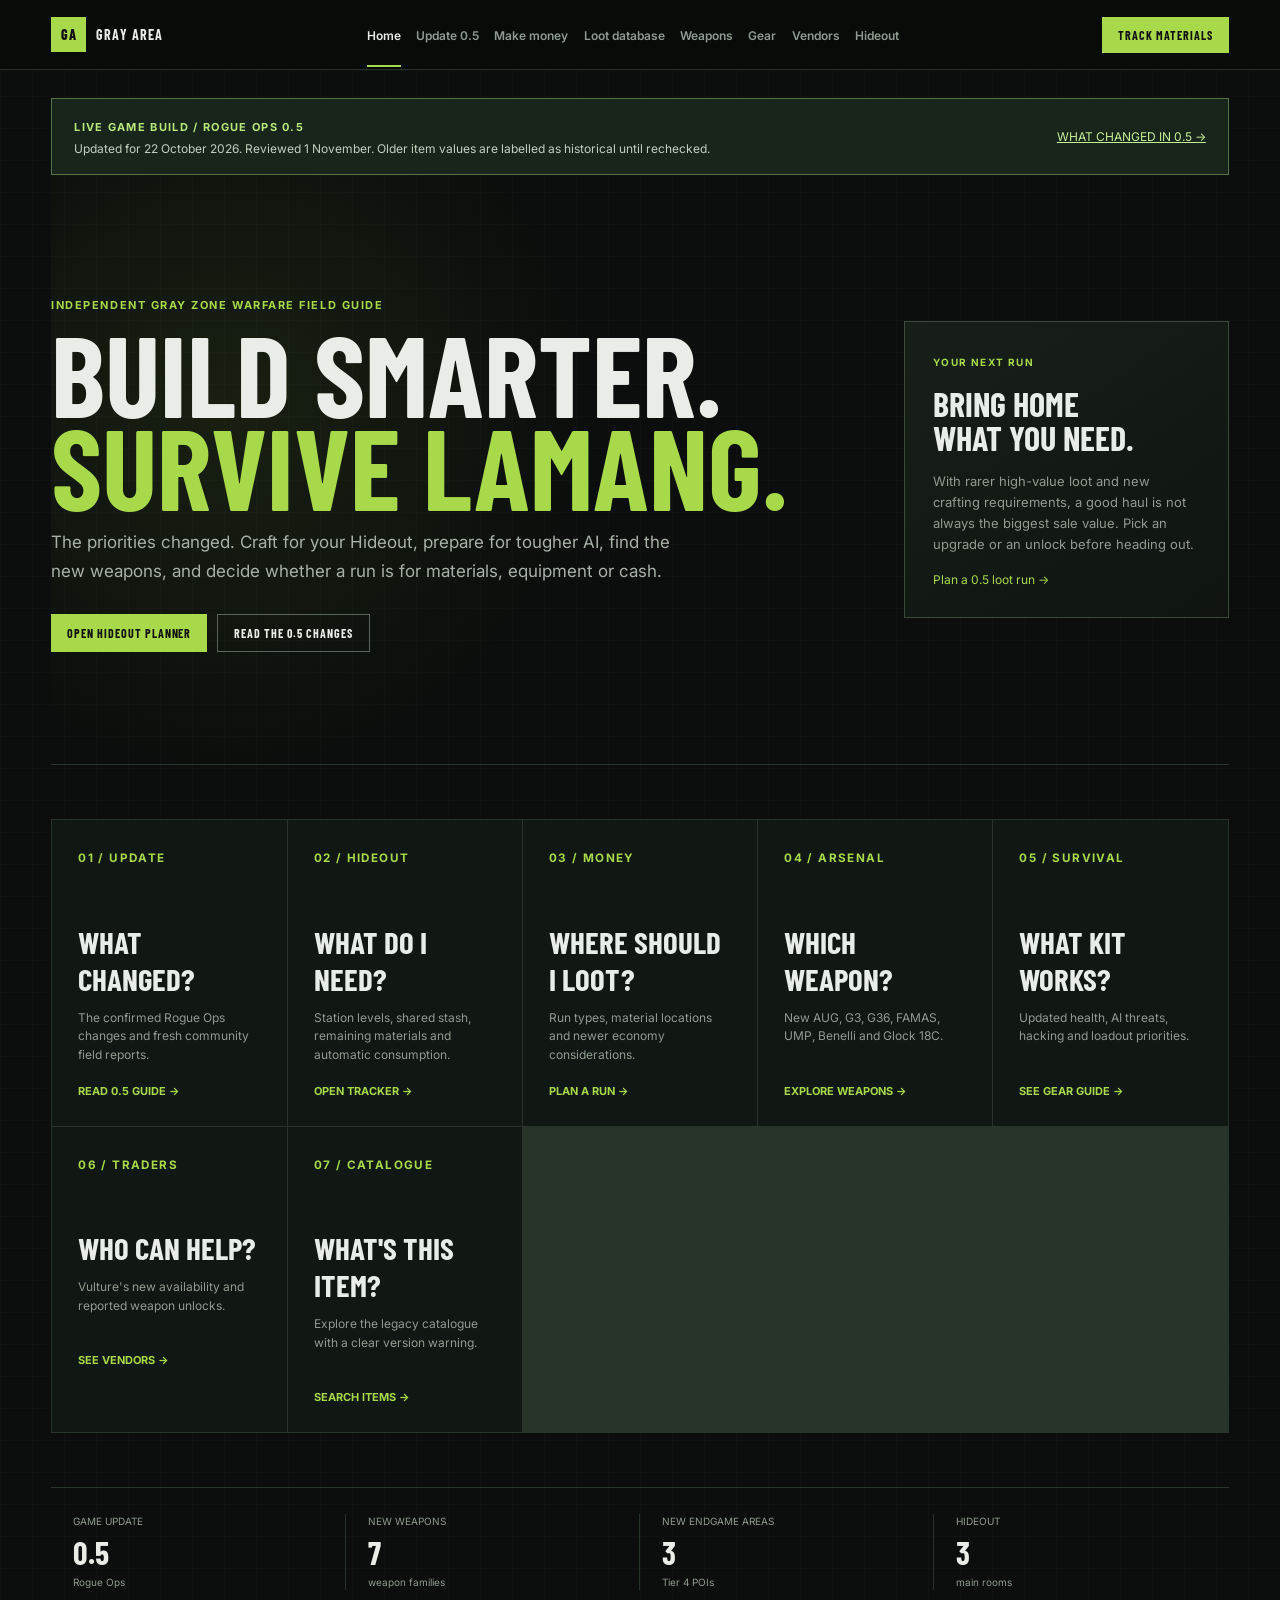
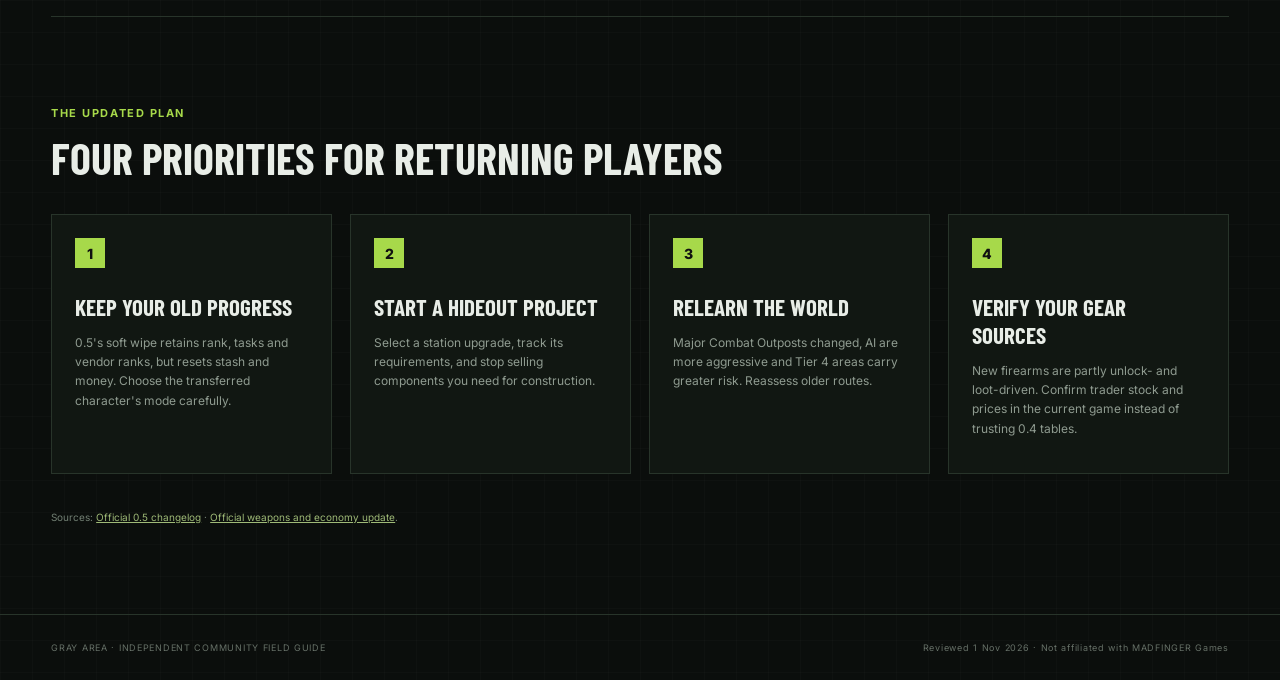
==== index.html @ 2e622205 "Refresh Gray Area homepage for Rogue Ops 0.5" ====
<!doctype html><html lang="en"><head><meta charset="utf-8"><meta name="viewport" content="width=device-width,initial-scale=1"><meta name="description" content="Gray Area: independent Gray Zone Warfare Rogue Ops 0.5 field guide, Hideout tracker, gear, weapons, money and community loot database."><title>Gray Area — Rogue Ops 0.5 Field Guide</title><link rel="preconnect" href="https://fonts.googleapis.com"><link rel="preconnect" href="https://fonts.gstatic.com" crossorigin><link href="https://fonts.googleapis.com/css2?family=Barlow+Condensed:wght@500;600;700&family=Inter:wght@400;500;600&display=swap" rel="stylesheet"><link rel="stylesheet" href="styles.css"><link rel="stylesheet" href="site.css"></head><body><header class="site-header"><a class="site-brand" href="index.html"><span>GA</span><b>GRAY AREA</b></a><nav><a href="index.html" class="active">Home</a><a href="rogue-ops.html">Update 0.5</a><a href="money.html">Make money</a><a href="loot.html">Loot database</a><a href="weapons.html">Weapons</a><a href="gear.html">Gear</a><a href="vendors.html">Vendors</a><a href="hideout.html">Hideout</a></nav><a class="header-cta" href="hideout.html">TRACK MATERIALS</a></header>
<main class="site-main"><section class="ops-banner"><div><b>LIVE GAME BUILD / ROGUE OPS 0.5</b><p>Updated for 22 October 2026. Reviewed 1 November. Older item values are labelled as historical until rechecked.</p></div><a href="rogue-ops.html">WHAT CHANGED IN 0.5 →</a></section>
<section class="home-hero"><div><p class="kicker">INDEPENDENT GRAY ZONE WARFARE FIELD GUIDE</p><h1>Build smarter.<br><em>Survive Lamang.</em></h1><p>The priorities changed. Craft for your Hideout, prepare for tougher AI, find the new weapons, and decide whether a run is for materials, equipment or cash.</p><div class="hero-actions"><a class="primary" href="hideout.html">OPEN HIDEOUT PLANNER</a><a class="secondary" href="rogue-ops.html">READ THE 0.5 CHANGES</a></div></div><aside class="field-brief"><span>YOUR NEXT RUN</span><strong>Bring home<br>what you need.</strong><p>With rarer high-value loot and new crafting requirements, a good haul is not always the biggest sale value. Pick an upgrade or an unlock before heading out.</p><a href="money.html">Plan a 0.5 loot run →</a></aside></section>
<section class="decision-grid"><a class="decision-card" href="rogue-ops.html"><small>01 / UPDATE</small><h2>What changed?</h2><p>The confirmed Rogue Ops changes and fresh community field reports.</p><b>READ 0.5 GUIDE →</b></a><a class="decision-card" href="hideout.html"><small>02 / HIDEOUT</small><h2>What do I need?</h2><p>Station levels, shared stash, remaining materials and automatic consumption.</p><b>OPEN TRACKER →</b></a><a class="decision-card" href="money.html"><small>03 / MONEY</small><h2>Where should I loot?</h2><p>Run types, material locations and newer economy considerations.</p><b>PLAN A RUN →</b></a><a class="decision-card" href="weapons.html"><small>04 / ARSENAL</small><h2>Which weapon?</h2><p>New AUG, G3, G36, FAMAS, UMP, Benelli and Glock 18C.</p><b>EXPLORE WEAPONS →</b></a><a class="decision-card" href="gear.html"><small>05 / SURVIVAL</small><h2>What kit works?</h2><p>Updated health, AI threats, hacking and loadout priorities.</p><b>SEE GEAR GUIDE →</b></a><a class="decision-card" href="vendors.html"><small>06 / TRADERS</small><h2>Who can help?</h2><p>Vulture's new availability and reported weapon unlocks.</p><b>SEE VENDORS →</b></a><a class="decision-card" href="loot.html"><small>07 / CATALOGUE</small><h2>What's this item?</h2><p>Explore the legacy catalogue with a clear version warning.</p><b>SEARCH ITEMS →</b></a></section>
<section class="intel-strip"><div><small>GAME UPDATE</small><strong>0.5</strong><span>Rogue Ops</span></div><div><small>NEW WEAPONS</small><strong>7</strong><span>weapon families</span></div><div><small>NEW ENDGAME AREAS</small><strong>3</strong><span>Tier 4 POIs</span></div><div><small>HIDEOUT</small><strong>3</strong><span>main rooms</span></div></section>
<section class="section-block"><div class="section-heading"><p class="kicker">THE UPDATED PLAN</p><h2>Four priorities for returning players</h2></div><div class="steps"><article><span>1</span><h3>Keep your old progress</h3><p>0.5's soft wipe retains rank, tasks and vendor ranks, but resets stash and money. Choose the transferred character's mode carefully.</p></article><article><span>2</span><h3>Start a Hideout project</h3><p>Select a station upgrade, track its requirements, and stop selling components you need for construction.</p></article><article><span>3</span><h3>Relearn the world</h3><p>Major Combat Outposts changed, AI are more aggressive and Tier 4 areas carry greater risk. Reassess older routes.</p></article><article><span>4</span><h3>Verify your gear sources</h3><p>New firearms are partly unlock- and loot-driven. Confirm trader stock and prices in the current game instead of trusting 0.4 tables.</p></article></div><p class="source-list">Sources: <a href="https://www.grayzonewarfare.com/news/rogue-ops-out-now-changelog">Official 0.5 changelog</a> · <a href="https://www.grayzonewarfare.com/news/new-content-rogue-ops-devlog">Official weapons and economy update</a>.</p></section></main><footer class="site-footer"><span>GRAY AREA · INDEPENDENT COMMUNITY FIELD GUIDE</span><span>Reviewed 1 Nov 2026 · Not affiliated with MADFINGER Games</span></footer></body></html>
---- styles.css ----
:root{--ink:#e9eee6;--muted:#929b91;--bg:#0b0e0c;--panel:#111612;--line:#263027;--green:#a7cb45;--orange:#e59a45;--red:#d9665d;--shadow:0 24px 80px #0008}*{box-sizing:border-box}html{scroll-behavior:smooth}body{margin:0;background:var(--bg);color:var(--ink);font:14px/1.5 Inter,system-ui,sans-serif;background-image:linear-gradient(#ffffff04 1px,transparent 1px),linear-gradient(90deg,#ffffff04 1px,transparent 1px);background-size:32px 32px}.topbar{height:72px;padding:0 clamp(20px,5vw,76px);display:flex;align-items:center;justify-content:space-between;border-bottom:1px solid var(--line);background:#0b0e0ce8;backdrop-filter:blur(14px);position:sticky;top:0;z-index:10}.brand{color:var(--ink);text-decoration:none;display:flex;align-items:center;gap:12px;font:700 21px Barlow Condensed,sans-serif;letter-spacing:.12em}.brand-mark{display:grid;place-items:center;width:38px;height:38px;background:var(--green);color:#111;font-size:18px;letter-spacing:0;clip-path:polygon(10% 0,100% 0,100% 80%,85% 100%,0 100%,0 20%)}.build{font:600 11px Inter;letter-spacing:.13em;color:var(--muted);display:flex;align-items:center;gap:8px}.live-dot{width:7px;height:7px;border-radius:50%;background:var(--green);box-shadow:0 0 12px var(--green)}main{max-width:1480px;margin:auto}.hero{padding:clamp(70px,10vw,145px) clamp(20px,7vw,110px) 80px;min-height:570px;position:relative;overflow:hidden}.hero:after{content:"GA";position:absolute;right:-1vw;top:-80px;font:700 min(46vw,700px)/1 Barlow Condensed;color:#ffffff025;pointer-events:none}.eyebrow{font:600 11px Inter;letter-spacing:.2em;color:var(--green);margin:0 0 14px}.hero h1{font:700 clamp(56px,8vw,116px)/.84 Barlow Condensed,sans-serif;text-transform:uppercase;letter-spacing:-.035em;margin:0;max-width:1000px}.hero h1 em{color:var(--green);font-style:normal}.hero h1 span{color:transparent;-webkit-text-stroke:1px #6f786f}.intro{max-width:650px;color:#b6beb5;font-size:16px;margin:30px 0}.search-shell{height:68px;max-width:760px;display:flex;align-items:center;border:1px solid #3d493e;background:#141a15;position:relative;z-index:1;box-shadow:0 15px 50px #0006}.search-shell:focus-within{border-color:var(--green);box-shadow:0 0 0 3px #a7cb4516}.search-icon{font:500 29px Barlow Condensed;padding:0 20px;color:var(--green)}.search-shell input{height:100%;flex:1;border:0;outline:0;color:var(--ink);background:transparent;font:500 16px Inter;min-width:0}.search-shell input::placeholder{color:#697269}.search-shell kbd{margin:0 18px;padding:3px 9px;border:1px solid #3b443c;background:#0e120f;color:var(--muted)}.quick-stats{display:flex;gap:28px;margin-top:18px;color:var(--muted);font-size:12px;text-transform:uppercase;letter-spacing:.08em}.quick-stats b{color:var(--ink)}.catalog{display:grid;grid-template-columns:260px 1fr;border-top:1px solid var(--line);min-height:800px}.filters{padding:32px 24px 50px;border-right:1px solid var(--line);background:#0e120f}.filter-heading{display:flex;justify-content:space-between;align-items:center;font:600 11px Inter;letter-spacing:.14em;color:var(--muted);margin-bottom:20px}.filter-heading button{color:var(--green);background:none;border:0;font:600 10px Inter;cursor:pointer}.category-list{display:grid;gap:4px}.category-button{width:100%;border:0;border-left:2px solid transparent;background:none;color:#9aa39a;padding:10px 12px;text-align:left;cursor:pointer;display:flex;justify-content:space-between;font:500 12px Inter;text-transform:capitalize}.category-button:hover{background:#171d18;color:var(--ink)}.category-button.active{background:#1b231c;color:var(--green);border-left-color:var(--green)}.category-button small{color:#616b62}.results-area{padding:42px clamp(20px,4vw,56px) 80px}.results-head{display:flex;align-items:end;justify-content:space-between;margin-bottom:28px}.results-head h2{font:600 36px Barlow Condensed;margin:0;text-transform:uppercase;letter-spacing:.02em}.sort-label{font:600 10px Inter;letter-spacing:.12em;color:var(--muted);display:flex;align-items:center;gap:10px}.sort-label select{appearance:none;background:#141a15;color:var(--ink);border:1px solid var(--line);padding:10px 32px 10px 12px;font:500 12px Inter}.status{padding:40px 0;color:var(--muted)}.item-grid{display:grid;grid-template-columns:repeat(auto-fill,minmax(235px,1fr));gap:12px}.item-card{position:relative;min-height:218px;padding:18px;background:var(--panel);border:1px solid var(--line);cursor:pointer;text-align:left;color:var(--ink);overflow:hidden;transition:transform .16s,border-color .16s,background .16s}.item-card:hover{transform:translateY(-3px);border-color:#61713e;background:#151c16}.item-card:focus-visible{outline:2px solid var(--green);outline-offset:2px}.item-image{height:94px;display:grid;place-items:center;margin:-5px 0 10px}.item-image img{max-height:88px;max-width:92%;object-fit:contain;filter:drop-shadow(0 8px 12px #0008)}.image-fallback{font:700 46px Barlow Condensed;color:#29322a}.tag{display:inline-block;color:var(--green);font:600 9px Inter;letter-spacing:.13em;text-transform:uppercase;margin-bottom:5px}.item-card h3{font:600 21px/1.05 Barlow Condensed;margin:0 0 12px;text-transform:uppercase}.card-meta{display:flex;justify-content:space-between;align-items:end;color:var(--muted);font-size:11px}.price{font:600 17px Barlow Condensed;color:var(--ink)}.decision{position:absolute;right:0;top:0;padding:6px 9px;font:600 9px Inter;letter-spacing:.1em;background:#222b23;color:#aeb7ae}.decision.keep{color:var(--green)}.decision.sell{color:var(--orange)}.decision.mission{color:#8bb9e1}.load-more{display:block;margin:30px auto 0;background:var(--green);color:#0b0e0c;border:0;padding:14px 28px;font:700 12px Inter;letter-spacing:.12em;cursor:pointer}dialog{width:min(680px,calc(100% - 28px));border:1px solid #435045;background:#111612;color:var(--ink);padding:0;box-shadow:var(--shadow)}dialog::backdrop{background:#050705d9;backdrop-filter:blur(5px)}.dialog-close{position:absolute;right:12px;top:8px;border:0;background:none;color:var(--muted);font-size:28px;cursor:pointer}.detail{padding:42px}.detail-top{display:grid;grid-template-columns:160px 1fr;gap:25px;align-items:center}.detail-image{height:140px;background:#0d110e;display:grid;place-items:center}.detail-image img{max-width:90%;max-height:125px;object-fit:contain}.detail h2{font:700 40px/1 Barlow Condensed;margin:5px 0 10px;text-transform:uppercase}.detail p{color:#aeb6ad}.detail-grid{display:grid;grid-template-columns:repeat(3,1fr);gap:1px;background:var(--line);margin-top:28px;border:1px solid var(--line)}.detail-stat{background:#121713;padding:14px}.detail-stat small{display:block;color:var(--muted);font-size:9px;letter-spacing:.12em;text-transform:uppercase}.detail-stat b{font:600 17px Barlow Condensed}.raw-fields{margin-top:25px;border-top:1px solid var(--line);padding-top:18px;display:grid;grid-template-columns:1fr 1fr;gap:9px 20px}.raw-field{display:flex;justify-content:space-between;gap:12px;color:var(--muted);font-size:11px}.raw-field b{color:var(--ink);font-weight:500;text-align:right;overflow-wrap:anywhere}footer{display:flex;justify-content:space-between;padding:28px clamp(20px,5vw,76px);border-top:1px solid var(--line);color:#687168;font-size:10px;letter-spacing:.1em}@media(max-width:780px){.topbar{height:62px}.hero{padding-top:70px;min-height:auto}.hero h1{font-size:58px}.quick-stats{gap:12px;flex-wrap:wrap}.catalog{display:block}.filters{border-right:0;border-bottom:1px solid var(--line);padding:20px}.category-list{display:flex;overflow:auto;padding-bottom:6px}.category-button{width:auto;flex:0 0 auto;border-left:0;border-bottom:2px solid transparent}.category-button.active{border-bottom-color:var(--green)}.results-area{padding-top:28px}.results-head{align-items:flex-start;gap:20px}.item-grid{grid-template-columns:repeat(2,minmax(0,1fr));gap:8px}.item-card{min-height:200px;padding:13px}.detail{padding:38px 22px 25px}.detail-top{grid-template-columns:1fr}.detail-image{height:120px}.detail-grid{grid-template-columns:1fr 1fr}.raw-fields{grid-template-columns:1fr}footer{display:grid;gap:8px}}@media(max-width:430px){.hero h1{font-size:49px}.search-shell{height:58px}.search-shell kbd{display:none}.item-grid{grid-template-columns:1fr}.sort-label{display:none}}
---- site.css ----
:root{--ga-bg:#090d0a;--ga-panel:#111712;--ga-panel2:#161e17;--ga-line:#28342a;--ga-green:#a7d94a;--ga-orange:#df9b55;--ga-text:#e8ede7;--ga-muted:#8f9b90}.site-header{position:sticky;top:0;z-index:20;display:grid;grid-template-columns:auto 1fr auto;align-items:center;gap:32px;padding:0 4vw;height:70px;border-bottom:1px solid var(--ga-line);background:rgba(9,13,10,.96);backdrop-filter:blur(12px)}.site-brand{display:flex;align-items:center;gap:10px;color:var(--ga-text);text-decoration:none;font-family:'Barlow Condensed',sans-serif;letter-spacing:.08em}.site-brand span{display:grid;place-items:center;width:35px;height:35px;background:var(--ga-green);color:#111;font-weight:800}.site-header nav{display:flex;justify-content:center;gap:28px}.site-header nav a{padding:25px 0 22px;color:var(--ga-muted);text-decoration:none;font:600 12px Inter,sans-serif;border-bottom:2px solid transparent}.site-header nav a:hover,.site-header nav a.active{color:var(--ga-text);border-color:var(--ga-green)}.header-cta,.primary,.secondary{display:inline-flex;align-items:center;justify-content:center;text-decoration:none;font:700 12px 'Barlow Condensed',sans-serif;letter-spacing:.08em}.header-cta,.primary{padding:11px 16px;background:var(--ga-green);color:#111}.secondary{padding:11px 16px;border:1px solid #59655a;color:var(--ga-text)}.site-main{max-width:1440px;margin:auto;padding:0 4vw}.home-hero{min-height:590px;display:grid;grid-template-columns:minmax(0,1.5fr) minmax(300px,.65fr);align-items:center;gap:8vw;border-bottom:1px solid var(--ga-line);background:radial-gradient(circle at 15% 40%,rgba(117,153,55,.13),transparent 34%)}.kicker{color:var(--ga-green);font:700 11px Inter,sans-serif;letter-spacing:.14em}.home-hero h1,.page-hero h1{margin:14px 0;color:var(--ga-text);font:700 clamp(66px,9vw,130px)/.8 'Barlow Condensed',sans-serif;text-transform:uppercase}.home-hero h1 em,.page-hero h1 em{color:var(--ga-green);font-style:normal}.home-hero>div>p:not(.kicker){max-width:650px;color:#a8b1a8;font-size:17px;line-height:1.7}.hero-actions{display:flex;gap:10px;margin-top:28px}.field-brief{padding:28px;border:1px solid #3b493b;background:linear-gradient(145deg,#172018,#0f1410)}.field-brief>span{color:var(--ga-green);font:700 10px Inter,sans-serif;letter-spacing:.14em}.field-brief strong{display:block;margin:16px 0;color:var(--ga-text);font:700 34px/1 'Barlow Condensed',sans-serif;text-transform:uppercase}.field-brief p{color:var(--ga-muted);font-size:13px;line-height:1.6}.field-brief a{color:var(--ga-green);font-size:12px;text-decoration:none}.decision-grid{display:grid;grid-template-columns:repeat(4,1fr);margin:54px 0;gap:1px;background:var(--ga-line);border:1px solid var(--ga-line)}.decision-card{min-height:260px;padding:26px;background:var(--ga-panel);color:var(--ga-text);text-decoration:none;transition:.2s}.decision-card:hover{background:var(--ga-panel2);transform:translateY(-3px)}.decision-card small{color:var(--ga-green);font-weight:700;letter-spacing:.12em}.decision-card h2{margin:55px 0 8px;font:700 31px 'Barlow Condensed',sans-serif;text-transform:uppercase}.decision-card p{min-height:58px;color:var(--ga-muted);font-size:12px;line-height:1.55}.decision-card b{color:var(--ga-green);font:700 11px Inter,sans-serif}.intel-strip{display:grid;grid-template-columns:repeat(4,1fr);padding:26px 0;border-block:1px solid var(--ga-line)}.intel-strip div{padding:0 22px;border-right:1px solid var(--ga-line)}.intel-strip div:last-child{border:0}.intel-strip small,.intel-strip span{display:block;color:var(--ga-muted);font-size:10px}.intel-strip strong{display:block;margin:4px 0;color:var(--ga-text);font:700 32px 'Barlow Condensed',sans-serif}.section-block{padding:78px 0}.section-heading h2{margin:8px 0 30px;color:var(--ga-text);font:700 44px 'Barlow Condensed',sans-serif;text-transform:uppercase}.steps{display:grid;grid-template-columns:repeat(4,1fr);gap:18px}.steps article,.guide-card,.weapon-card,.vendor-card,.route-card{padding:23px;border:1px solid var(--ga-line);background:var(--ga-panel)}.steps article>span{display:grid;place-items:center;width:30px;height:30px;background:var(--ga-green);color:#111;font-weight:800}.steps h3,.guide-card h3,.route-card h3{margin:25px 0 8px;color:var(--ga-text);font:700 23px 'Barlow Condensed',sans-serif;text-transform:uppercase}.steps p,.guide-card p,.route-card p,.weapon-card p,.vendor-card p{color:var(--ga-muted);font-size:12px;line-height:1.6}.site-footer{display:flex;justify-content:space-between;padding:26px 4vw;border-top:1px solid var(--ga-line);color:#667067;font-size:9px;letter-spacing:.08em}.page-hero{padding:95px 0 55px;border-bottom:1px solid var(--ga-line)}.page-hero h1{font-size:clamp(58px,8vw,108px)}.page-hero>p:last-child{max-width:720px;color:#aab3aa;font-size:16px;line-height:1.6}.guide-grid{display:grid;grid-template-columns:repeat(3,1fr);gap:16px}.guide-card strong{display:block;color:var(--ga-green);font:700 28px 'Barlow Condensed',sans-serif}.route-list,.weapon-list,.vendor-list{display:grid;gap:14px}.route-card{display:grid;grid-template-columns:110px 1fr auto;align-items:center;gap:24px}.route-number{color:var(--ga-green);font:700 54px 'Barlow Condensed',sans-serif}.route-card h3{margin:0 0 5px}.route-yield{color:var(--ga-text);font:700 22px 'Barlow Condensed',sans-serif;white-space:nowrap}.warning{margin:22px 0;padding:16px;border-left:3px solid var(--ga-orange);background:#1c1710;color:#bea889;font-size:12px}.weapon-card{display:grid;grid-template-columns:120px 1fr 210px;gap:22px;align-items:center}.weapon-image{display:grid;place-items:center;height:100px;background:#0b100c}.weapon-image img{max-width:95%;max-height:90%;object-fit:contain}.weapon-image span{color:#344035;font:700 30px 'Barlow Condensed',sans-serif}.weapon-card h2{margin:0;color:var(--ga-text);font:700 30px 'Barlow Condensed',sans-serif}.weapon-tags{display:flex;flex-wrap:wrap;gap:5px;margin-top:10px}.weapon-tags span,.confidence{padding:5px 7px;border:1px solid #3c493d;color:#aab4aa;font-size:9px;text-transform:uppercase}.weapon-verdict{padding-left:20px;border-left:1px solid var(--ga-line)}.weapon-verdict b{display:block;color:var(--ga-green);font:700 20px 'Barlow Condensed',sans-serif}.weapon-verdict span{color:var(--ga-muted);font-size:10px}.vendor-list{grid-template-columns:repeat(3,1fr)}.vendor-card h2{margin:10px 0;color:var(--ga-text);font:700 28px 'Barlow Condensed',sans-serif}.vendor-card>span{display:inline-grid;place-items:center;width:38px;height:38px;background:#1c271b;color:var(--ga-green);font-weight:800}.vendor-card ul{padding-left:17px;color:#aab3aa;font-size:12px;line-height:1.8}.vendor-priority{color:var(--ga-green);font:700 10px Inter,sans-serif;letter-spacing:.1em}.source-list{margin-top:35px;color:#738074;font-size:10px;line-height:1.7}.source-list a{color:#9fba77}.catalog-page{max-width:none;padding:0}.catalog-page .topbar{display:none}.catalog-page main{padding-top:25px}.catalog-page .hero{padding-top:80px}.catalog-nav{position:sticky;top:0;z-index:30}
@media(max-width:980px){.site-header{grid-template-columns:auto 1fr}.header-cta{display:none}.site-header nav{justify-content:flex-end;gap:15px}.decision-grid,.steps,.intel-strip{grid-template-columns:repeat(2,1fr)}.home-hero{grid-template-columns:1fr;padding:80px 0}.field-brief{margin-bottom:50px}.guide-grid,.vendor-list{grid-template-columns:1fr 1fr}.weapon-card{grid-template-columns:100px 1fr}.weapon-verdict{grid-column:2}.route-card{grid-template-columns:70px 1fr}.route-yield{grid-column:2}}
@media(max-width:650px){.site-header{height:auto;padding:12px 18px;display:flex;align-items:flex-start}.site-brand b{display:none}.site-header nav{overflow-x:auto;justify-content:flex-start;gap:16px}.site-header nav a{padding:10px 0;white-space:nowrap}.site-main{padding:0 18px}.home-hero{min-height:auto}.home-hero h1{font-size:66px}.decision-grid,.steps,.intel-strip,.guide-grid,.vendor-list{grid-template-columns:1fr}.decision-card{min-height:210px}.decision-card h2{margin-top:35px}.intel-strip div{padding:16px 4px;border-right:0;border-bottom:1px solid var(--ga-line)}.weapon-card{grid-template-columns:1fr}.weapon-image{height:150px}.weapon-verdict{grid-column:auto;border-left:0;border-top:1px solid var(--ga-line);padding:14px 0 0}.route-card{grid-template-columns:55px 1fr}.site-footer{gap:16px;flex-direction:column}}

.weapon-hero{display:grid;grid-template-columns:1fr 300px;gap:8vw;align-items:end}.loadout-rule{padding:28px;border:1px solid #405040;background:radial-gradient(circle at top right,rgba(167,217,74,.15),transparent 55%),#111712}.loadout-rule small{color:var(--ga-green);letter-spacing:.12em}.loadout-rule strong{display:block;margin:15px 0;color:var(--ga-text);font:700 45px/.84 'Barlow Condensed',sans-serif}.loadout-rule p{color:var(--ga-muted);font-size:11px;line-height:1.6}.weapon-path{display:grid;grid-template-columns:1fr auto 1fr auto 1fr auto 1fr;align-items:center;gap:10px}.weapon-path>i{color:#637063;font-style:normal;font-size:24px}.path-stage{position:relative;min-height:275px;padding:18px;border:1px solid var(--ga-line);background:linear-gradient(180deg,#121a13,#0d120e)}.path-stage.recommended{border-color:var(--ga-green);box-shadow:inset 0 0 30px rgba(167,217,74,.06)}.path-stage>span{position:absolute;right:12px;top:10px;color:#3e4c40;font:700 25px 'Barlow Condensed',sans-serif}.path-stage img{display:block;width:100%;height:105px;margin:18px 0;object-fit:contain}.path-stage small{color:var(--ga-green);font-size:9px;letter-spacing:.1em}.path-stage h3{margin:5px 0;color:var(--ga-text);font:700 25px 'Barlow Condensed',sans-serif}.path-stage p{color:var(--ga-muted);font-size:10px;line-height:1.5}.comparison-wrap{overflow-x:auto;border:1px solid var(--ga-line)}.weapon-table{width:100%;min-width:780px;border-collapse:collapse;background:var(--ga-panel);color:#aab3aa;font-size:11px}.weapon-table th{padding:12px 15px;background:#0d120e;color:#687469;text-align:left;font-size:9px;letter-spacing:.1em}.weapon-table td{padding:15px;border-top:1px solid var(--ga-line)}.weapon-table tr.highlight{background:#182117}.weapon-table td b{display:block;color:var(--ga-text);font:700 18px 'Barlow Condensed',sans-serif}.weapon-table td small{color:#788379}.meter{display:block;width:110px;height:6px;background:#293029}.meter i{display:block;height:100%;background:var(--ga-green)}.cost{display:inline-block;padding:5px 7px;border:1px solid}.cost.low{color:var(--ga-green)}.cost.medium{color:#dcc264}.cost.high{color:#e18b62}.chart-note{color:#667168;font-size:9px}.ammo-section{border-block:1px solid var(--ga-line)}.ammo-grid{display:grid;grid-template-columns:1fr 1fr;gap:14px}.ammo-grid article{padding:20px;border:1px solid var(--ga-line);background:var(--ga-panel)}.ammo-grid header{display:flex;justify-content:space-between}.ammo-grid header b{color:var(--ga-text);font:700 22px 'Barlow Condensed',sans-serif}.ammo-grid header span{color:#718073;font-size:9px}.ammo-ladder{display:flex;align-items:center;gap:7px;margin:20px 0}.ammo-ladder span,.ammo-ladder strong{padding:6px 8px;border:1px solid #3d483e;color:#9ca89e;font-size:10px}.ammo-ladder strong{border-color:var(--ga-green);color:var(--ga-green)}.ammo-ladder i{color:#566157;font-style:normal}.ammo-grid p{color:var(--ga-muted);font-size:10px;line-height:1.55}.unlock-grid{display:grid;grid-template-columns:repeat(3,1fr);gap:15px}.unlock-grid article{padding:20px;border:1px solid var(--ga-line);background:var(--ga-panel)}.unlock-image{height:150px;margin:-5px -5px 18px;background:radial-gradient(circle,#263027,#0b100c)}.unlock-image img{width:100%;height:100%;object-fit:contain}.unlock-grid h3{margin:10px 0;color:var(--ga-text);font:700 26px 'Barlow Condensed',sans-serif}.unlock-grid ol{padding-left:18px;color:#a0aaa1;font-size:10px;line-height:1.8}.unlock-grid article>b{color:var(--ga-green);font-size:10px}.risk{display:inline-block;padding:5px 7px;border:1px solid;font-size:8px;letter-spacing:.08em}.risk.medium{color:#d7bd62}.risk.high,.risk.extreme{color:#dd825f}.build-priority{display:grid;grid-template-columns:repeat(4,1fr);gap:1px;background:var(--ga-line);border:1px solid var(--ga-line)}.build-priority article{padding:22px;background:var(--ga-panel)}.build-priority span{color:var(--ga-green);font:700 28px 'Barlow Condensed',sans-serif}.build-priority b{display:block;margin:20px 0 8px;color:var(--ga-text);font:700 20px 'Barlow Condensed',sans-serif}.build-priority p{color:var(--ga-muted);font-size:10px;line-height:1.5}
@media(max-width:980px){.weapon-hero{grid-template-columns:1fr}.weapon-path{grid-template-columns:1fr 1fr}.weapon-path>i{display:none}.unlock-grid{grid-template-columns:1fr}.build-priority{grid-template-columns:1fr 1fr}}
@media(max-width:650px){.weapon-path,.ammo-grid,.build-priority{grid-template-columns:1fr}.loadout-rule{margin-bottom:20px}.ammo-ladder{flex-wrap:wrap}}

.money-hero{display:grid;grid-template-columns:1fr 290px;gap:8vw;align-items:end}.jackpot-card{position:relative;overflow:hidden;min-height:285px;padding:22px;border:1px solid #88733d;background:radial-gradient(circle at 65% 24%,rgba(213,176,67,.25),transparent 38%),linear-gradient(140deg,#241f10,#12160e)}.jackpot-card img{display:block;width:100%;height:135px;object-fit:contain}.jackpot-card small,.jackpot-card span{display:block;color:#d3b968;font-size:9px;letter-spacing:.1em}.jackpot-card strong{display:block;color:#fbdd71;font:700 48px 'Barlow Condensed',sans-serif}.jackpot-grid{display:grid;grid-template-columns:repeat(4,1fr);gap:10px}.jackpot-grid article{min-height:218px;padding:15px;border:1px solid var(--ga-line);background:#111712}.jackpot-grid article:nth-child(-n+2){border-color:#806d37;background:linear-gradient(160deg,#211e10,#111712)}.jackpot-grid img{width:100%;height:86px;object-fit:contain}.jackpot-grid small{display:block;color:#809080;font-size:8px;letter-spacing:.1em}.jackpot-grid b{display:block;margin:4px 0;color:var(--ga-text);font:700 19px 'Barlow Condensed',sans-serif}.jackpot-grid strong{display:block;color:var(--ga-green);font:700 25px 'Barlow Condensed',sans-serif}.jackpot-grid article:nth-child(-n+2) strong{color:#f0ca5b}.jackpot-grid span{display:block;color:#839083;font-size:9px;line-height:1.45}.decision-flow{display:grid;grid-template-columns:1fr auto 1fr auto 1fr;gap:12px;align-items:stretch}.decision-flow article{padding:24px;border:1px solid var(--ga-line);background:var(--ga-panel)}.decision-flow article>span{display:block;color:var(--ga-green);font:700 28px 'Barlow Condensed',sans-serif}.decision-flow h3{margin:22px 0 7px;color:var(--ga-text);font:700 25px 'Barlow Condensed',sans-serif}.decision-flow p{color:var(--ga-muted);font-size:11px;line-height:1.6}.decision-flow a,.decision-flow b{color:var(--ga-green);font-size:10px;letter-spacing:.07em;text-decoration:none}.decision-flow>i{align-self:center;color:#637063;font-size:25px;font-style:normal}.route-map{position:relative;display:grid;grid-template-columns:repeat(4,1fr);gap:16px}.route-map-line{position:absolute;left:9%;right:9%;top:29px;height:1px;background:#536151}.route-map article{position:relative;padding:18px;border:1px solid var(--ga-line);background:var(--ga-panel)}.route-map article>span{position:relative;z-index:1;display:grid;place-items:center;width:42px;height:42px;margin-bottom:36px;background:var(--ga-green);color:#0e130e;font:700 22px 'Barlow Condensed',sans-serif}.route-map h3{margin:0 0 7px;color:var(--ga-text);font:700 25px 'Barlow Condensed',sans-serif}.route-map p{min-height:104px;color:var(--ga-muted);font-size:11px;line-height:1.55}.route-map em{color:var(--ga-green);font-size:9px;font-style:normal;letter-spacing:.08em}.location-grid{display:grid;grid-template-columns:repeat(3,1fr);gap:14px}.location-grid article{min-height:250px;padding:26px;border:1px solid var(--ga-line);background:radial-gradient(circle at 90% 10%,rgba(84,108,46,.17),transparent 45%),var(--ga-panel)}.location-grid h3{margin:14px 0 10px;color:var(--ga-text);font:700 32px 'Barlow Condensed',sans-serif}.location-grid p{min-height:100px;color:var(--ga-muted);font-size:12px;line-height:1.6}.location-grid span{color:var(--ga-green);font-size:9px;letter-spacing:.08em}.packing-grid{display:grid;grid-template-columns:repeat(4,1fr);gap:1px;background:var(--ga-line);border:1px solid var(--ga-line)}.packing-grid article{min-height:220px;padding:20px;background:var(--ga-panel)}.packing-grid b{font-size:10px;letter-spacing:.1em}.packing-grid .keep b{color:var(--ga-green)}.packing-grid .maybe b{color:#dcc264}.packing-grid .drop b{color:#e28b62}.packing-grid h3{margin:40px 0 8px;color:var(--ga-text);font:700 27px 'Barlow Condensed',sans-serif}.packing-grid p{color:var(--ga-muted);font-size:11px;line-height:1.6}.money-compare{display:grid;grid-template-columns:1fr 1fr;gap:14px}.money-compare article{padding:28px;border:1px solid var(--ga-line);background:var(--ga-panel)}.money-compare article:last-child{border-color:#46603f}.money-compare small{color:var(--ga-green);font-size:10px;letter-spacing:.1em}.money-compare h3{margin:10px 0 15px;color:var(--ga-text);font:700 30px 'Barlow Condensed',sans-serif}.money-compare ul{padding-left:18px;color:#a0aaa1;font-size:12px;line-height:1.9}
.gear-hero{display:grid;grid-template-columns:1fr 300px;gap:8vw;align-items:end}.gear-rule{padding:28px;border:1px solid #405040;background:radial-gradient(circle at top right,rgba(167,217,74,.15),transparent 55%),#111712}.gear-rule small{color:var(--ga-green);letter-spacing:.12em}.gear-rule strong{display:block;margin:15px 0;color:var(--ga-text);font:700 42px/.84 'Barlow Condensed',sans-serif}.gear-rule p{color:var(--ga-muted);font-size:11px;line-height:1.6}.kit-grid{display:grid;grid-template-columns:repeat(4,1fr);gap:12px}.kit-grid article{padding:18px;border:1px solid var(--ga-line);background:var(--ga-panel)}.kit-grid article.featured{border-color:var(--ga-green);background:linear-gradient(165deg,#192517,#101511)}.kit-grid header{display:flex;align-items:center;gap:10px}.kit-grid header span{color:#3d4c3e;font:700 30px 'Barlow Condensed',sans-serif}.kit-grid header small{color:var(--ga-green);font-size:8px;letter-spacing:.09em}.kit-visual{display:grid;grid-template-columns:1.35fr 1fr 1fr;align-items:center;gap:5px;height:110px;margin:12px 0;background:radial-gradient(circle,#263027,#0b100c)}.kit-visual img{width:100%;height:100%;object-fit:contain}.kit-grid h3{margin:8px 0;color:var(--ga-text);font:700 25px 'Barlow Condensed',sans-serif}.kit-grid ul{min-height:145px;padding-left:16px;color:#a1aba1;font-size:10px;line-height:1.7}.kit-grid article>b{color:var(--ga-green);font-size:9px}.gear-table{width:100%;min-width:820px;border-collapse:collapse;background:var(--ga-panel);color:#aab3aa;font-size:11px}.gear-table th{padding:12px 15px;background:#0d120e;color:#687469;text-align:left;font-size:9px;letter-spacing:.1em}.gear-table td{padding:15px;border-top:1px solid var(--ga-line)}.gear-table td b{display:block;color:var(--ga-text);font:700 17px 'Barlow Condensed',sans-serif}.gear-table td small{color:#738075;font-size:9px}.gear-takeaway{display:grid;grid-template-columns:1fr 1fr;gap:12px;margin-top:13px}.gear-takeaway article{display:grid;grid-template-columns:130px 1fr;gap:17px;align-items:center;padding:14px;border:1px solid var(--ga-line);background:var(--ga-panel)}.gear-takeaway img{width:100%;height:105px;object-fit:contain}.gear-takeaway b{color:var(--ga-text);font:700 23px 'Barlow Condensed',sans-serif}.gear-takeaway p{color:var(--ga-muted);font-size:11px;line-height:1.55}.bag-grid{display:grid;grid-template-columns:repeat(6,1fr);gap:10px}.bag-grid article{min-height:250px;padding:14px;border:1px solid var(--ga-line);background:var(--ga-panel)}.bag-grid img{width:100%;height:105px;object-fit:contain}.bag-grid h3{margin:14px 0 3px;color:var(--ga-text);font:700 22px 'Barlow Condensed',sans-serif}.bag-grid strong{color:var(--ga-green);font-size:10px}.bag-grid p{color:var(--ga-muted);font-size:10px;line-height:1.45}.optic-grid{display:grid;grid-template-columns:repeat(4,1fr);gap:12px}.optic-grid article{position:relative;min-height:290px;padding:18px;border:1px solid var(--ga-line);background:var(--ga-panel)}.optic-grid article>span{color:var(--ga-green);font-size:8px;letter-spacing:.09em}.optic-grid img{display:block;width:100%;height:110px;margin:15px 0;object-fit:contain}.optic-grid h3{margin:0;color:var(--ga-text);font:700 25px 'Barlow Condensed',sans-serif}.optic-grid p{min-height:65px;color:var(--ga-muted);font-size:10px;line-height:1.55}.optic-grid b{color:#b4c3b1;font-size:9px}.device-grid{display:grid;grid-template-columns:repeat(4,1fr);gap:12px}.device-grid article{padding:18px;border:1px solid var(--ga-line);background:var(--ga-panel)}.device-grid img{display:block;width:100%;height:110px;object-fit:contain}.device-grid h3{margin:12px 0 5px;color:var(--ga-text);font:700 24px 'Barlow Condensed',sans-serif}.device-grid p{color:var(--ga-muted);font-size:10px;line-height:1.6}.device-grid p b{color:var(--ga-text)}
@media(max-width:980px){.money-hero,.gear-hero{grid-template-columns:1fr}.jackpot-card,.gear-rule{margin-bottom:20px}.jackpot-grid{grid-template-columns:repeat(2,1fr)}.decision-flow{grid-template-columns:1fr}.decision-flow>i{display:none}.route-map{grid-template-columns:1fr 1fr}.route-map-line{display:none}.location-grid,.kit-grid,.optic-grid,.device-grid{grid-template-columns:1fr 1fr}.bag-grid{grid-template-columns:repeat(3,1fr)}}
@media(max-width:650px){.jackpot-grid,.route-map,.location-grid,.packing-grid,.money-compare,.kit-grid,.gear-takeaway,.bag-grid,.optic-grid,.device-grid{grid-template-columns:1fr}.route-map p,.location-grid p,.kit-grid ul,.optic-grid p{min-height:0}.gear-takeaway article{grid-template-columns:90px 1fr}.kit-visual{height:145px}.bag-grid article{min-height:190px}}
.decision-grid{grid-template-columns:repeat(auto-fit,minmax(215px,1fr))}


/* Rogue Ops 0.5 sitewide refresh */
.site-header{grid-template-columns:auto minmax(0,1fr) auto;gap:18px}
.site-header nav{gap:clamp(9px,1.2vw,23px);min-width:0}
.site-header nav a{white-space:nowrap}
.site-main .ops-banner{display:flex;gap:22px;align-items:center;justify-content:space-between;padding:16px 22px;margin-top:28px;background:#18251a;border:1px solid #567545}
.ops-banner b{color:#b8e77c;font-size:11px;letter-spacing:.12em}
.ops-banner p{margin:4px 0 0;color:#c2cfc0;font-size:12px}
.ops-banner a{font-size:12px;color:#c7ef99;white-space:nowrap}
.ops-hero{background:radial-gradient(circle at 80% 30%,rgba(126,164,62,.12),transparent 46%)}
.ops-hero h1{font-size:clamp(72px,9vw,126px)}
.ops-hero .hero-actions{margin-top:26px}
.ops-alert{margin:20px 0;padding:18px 22px;background:#1a1a12;border-left:3px solid #df9b55}
.ops-alert b{color:#e4ad69;font-size:11px;letter-spacing:.12em}
.ops-alert p{margin:7px 0 0;color:#c4b8a0;font-size:12px;line-height:1.65}
.ops-grid{display:grid;grid-template-columns:repeat(3,minmax(0,1fr));gap:14px}
.ops-card{display:flex;flex-direction:column;min-height:214px;padding:24px;background:#111712;border:1px solid #2d3b2f}
.ops-card small{color:#a7d94a;letter-spacing:.13em;font-size:10px;font-weight:700}
.ops-card h3{font:700 28px 'Barlow Condensed',sans-serif;text-transform:uppercase;margin:13px 0 6px;color:#e8ede7}
.ops-card p{color:#aab6a8;font-size:12px;line-height:1.7;margin:0 0 18px}
.ops-card a{margin-top:auto;color:#b8e77c;font-size:11px;font-weight:700;text-decoration:none}
.ops-roadmap{display:grid;grid-template-columns:repeat(4,minmax(0,1fr));gap:14px}
.ops-roadmap article{padding:25px;background:#111712;border-top:2px solid #607f3f}
.ops-roadmap span{font:700 38px 'Barlow Condensed',sans-serif;color:#a7d94a}
.ops-roadmap h3{font:700 25px 'Barlow Condensed',sans-serif;color:#e8ede7;text-transform:uppercase;margin:13px 0}
.ops-roadmap p{font-size:12px;color:#a5b0a5;line-height:1.7}
.ops-compare{display:grid;grid-template-columns:repeat(2,minmax(0,1fr));gap:14px}
.ops-compare article{padding:24px;background:#121b14;border:1px solid #2d3b2f}
.ops-compare h3{font:700 28px 'Barlow Condensed',sans-serif;color:#e8ede7;margin:0 0 10px;text-transform:uppercase}
.ops-compare p{font-size:12px;color:#a9b6a7;line-height:1.65}
.ops-patches{border:1px solid #304331}
.ops-patches>div{display:grid;grid-template-columns:180px 1fr;gap:20px;padding:17px 24px;border-bottom:1px solid #304331;background:#111712;color:#b9c6b9;font-size:12px}
.ops-patches>div:last-child{border-bottom:0}
.ops-patches b{color:#a7d94a;font-size:11px}
.ops-sources,.ops-disclaimer{font-size:12px;color:#a1aea0;line-height:2}
.ops-sources a{color:#b6dd7d}
.site-main .legacy-note{margin:24px 0;padding:18px 22px;border-left:3px solid #df9b55;background:#211b13;color:#ddc6a9;font-size:12px;line-height:1.7}
.legacy-note a{color:#f0cd8f}
.site-main .field-note{padding:15px 20px;background:#132016;border:1px solid #365136;color:#b2c7aa;font-size:12px;line-height:1.7}
.field-note a{color:#c2e995}
.ref-table{width:100%;border-collapse:collapse;color:#b5c2b3;font-size:12px;background:#121a13}
.ref-table th,.ref-table td{border-bottom:1px solid #2c3b2e;padding:15px 17px;text-align:left;vertical-align:top}
.ref-table th{color:#a7d94a;letter-spacing:.1em;font-size:10px}
.ref-table td b{color:#e3ece1}
.quick-links{display:flex;flex-wrap:wrap;gap:9px;margin-top:20px}
.quick-links a{padding:10px 15px;border:1px solid #4d6744;text-decoration:none;color:#bddb9b;font-size:11px;font-weight:700}
.quick-links a:hover{background:#24351f}
@media(max-width:1250px){.site-header{display:flex;gap:14px}.site-header nav{overflow-x:auto;justify-content:flex-start;flex:1;scrollbar-width:thin}.site-header nav a{padding:20px 0 17px}.site-header .header-cta{display:none}.ops-grid{grid-template-columns:repeat(2,minmax(0,1fr))}.ops-roadmap{grid-template-columns:repeat(2,minmax(0,1fr))}}
@media(max-width:700px){.site-header{align-items:center}.site-header nav{min-width:0}.ops-grid,.ops-roadmap,.ops-compare{grid-template-columns:1fr}.ops-patches>div{grid-template-columns:1fr;gap:5px}.site-main .ops-banner{align-items:flex-start;flex-direction:column}.ops-hero h1{font-size:68px}.ops-card{min-height:auto}.ref-table{display:block;overflow-x:auto}}
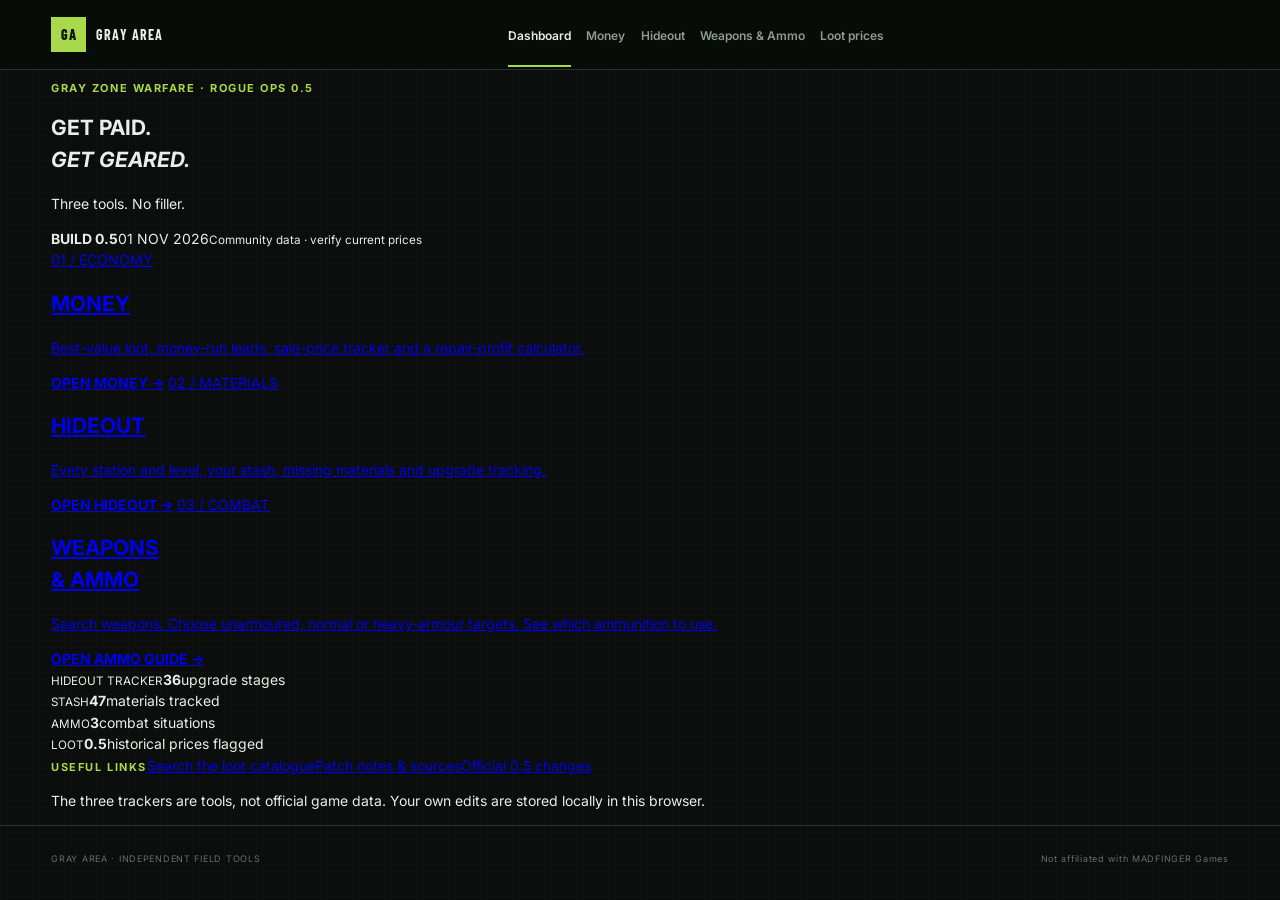
==== commit 712b07ec: "Turn homepage into three practical Money Hideout and Weapons Ammo tools" ====
--- a/index.html
+++ b/index.html
@@ -1,6 +1,8 @@
-<!doctype html><html lang="en"><head><meta charset="utf-8"><meta name="viewport" content="width=device-width,initial-scale=1"><meta name="description" content="Gray Area: independent Gray Zone Warfare Rogue Ops 0.5 field guide, Hideout tracker, gear, weapons, money and community loot database."><title>Gray Area — Rogue Ops 0.5 Field Guide</title><link rel="preconnect" href="https://fonts.googleapis.com"><link rel="preconnect" href="https://fonts.gstatic.com" crossorigin><link href="https://fonts.googleapis.com/css2?family=Barlow+Condensed:wght@500;600;700&family=Inter:wght@400;500;600&display=swap" rel="stylesheet"><link rel="stylesheet" href="styles.css"><link rel="stylesheet" href="site.css"></head><body><header class="site-header"><a class="site-brand" href="index.html"><span>GA</span><b>GRAY AREA</b></a><nav><a href="index.html" class="active">Home</a><a href="rogue-ops.html">Update 0.5</a><a href="money.html">Make money</a><a href="loot.html">Loot database</a><a href="weapons.html">Weapons</a><a href="gear.html">Gear</a><a href="vendors.html">Vendors</a><a href="hideout.html">Hideout</a></nav><a class="header-cta" href="hideout.html">TRACK MATERIALS</a></header>
-<main class="site-main"><section class="ops-banner"><div><b>LIVE GAME BUILD / ROGUE OPS 0.5</b><p>Updated for 22 October 2026. Reviewed 1 November. Older item values are labelled as historical until rechecked.</p></div><a href="rogue-ops.html">WHAT CHANGED IN 0.5 →</a></section>
-<section class="home-hero"><div><p class="kicker">INDEPENDENT GRAY ZONE WARFARE FIELD GUIDE</p><h1>Build smarter.<br><em>Survive Lamang.</em></h1><p>The priorities changed. Craft for your Hideout, prepare for tougher AI, find the new weapons, and decide whether a run is for materials, equipment or cash.</p><div class="hero-actions"><a class="primary" href="hideout.html">OPEN HIDEOUT PLANNER</a><a class="secondary" href="rogue-ops.html">READ THE 0.5 CHANGES</a></div></div><aside class="field-brief"><span>YOUR NEXT RUN</span><strong>Bring home<br>what you need.</strong><p>With rarer high-value loot and new crafting requirements, a good haul is not always the biggest sale value. Pick an upgrade or an unlock before heading out.</p><a href="money.html">Plan a 0.5 loot run →</a></aside></section>
-<section class="decision-grid"><a class="decision-card" href="rogue-ops.html"><small>01 / UPDATE</small><h2>What changed?</h2><p>The confirmed Rogue Ops changes and fresh community field reports.</p><b>READ 0.5 GUIDE →</b></a><a class="decision-card" href="hideout.html"><small>02 / HIDEOUT</small><h2>What do I need?</h2><p>Station levels, shared stash, remaining materials and automatic consumption.</p><b>OPEN TRACKER →</b></a><a class="decision-card" href="money.html"><small>03 / MONEY</small><h2>Where should I loot?</h2><p>Run types, material locations and newer economy considerations.</p><b>PLAN A RUN →</b></a><a class="decision-card" href="weapons.html"><small>04 / ARSENAL</small><h2>Which weapon?</h2><p>New AUG, G3, G36, FAMAS, UMP, Benelli and Glock 18C.</p><b>EXPLORE WEAPONS →</b></a><a class="decision-card" href="gear.html"><small>05 / SURVIVAL</small><h2>What kit works?</h2><p>Updated health, AI threats, hacking and loadout priorities.</p><b>SEE GEAR GUIDE →</b></a><a class="decision-card" href="vendors.html"><small>06 / TRADERS</small><h2>Who can help?</h2><p>Vulture's new availability and reported weapon unlocks.</p><b>SEE VENDORS →</b></a><a class="decision-card" href="loot.html"><small>07 / CATALOGUE</small><h2>What's this item?</h2><p>Explore the legacy catalogue with a clear version warning.</p><b>SEARCH ITEMS →</b></a></section>
-<section class="intel-strip"><div><small>GAME UPDATE</small><strong>0.5</strong><span>Rogue Ops</span></div><div><small>NEW WEAPONS</small><strong>7</strong><span>weapon families</span></div><div><small>NEW ENDGAME AREAS</small><strong>3</strong><span>Tier 4 POIs</span></div><div><small>HIDEOUT</small><strong>3</strong><span>main rooms</span></div></section>
-<section class="section-block"><div class="section-heading"><p class="kicker">THE UPDATED PLAN</p><h2>Four priorities for returning players</h2></div><div class="steps"><article><span>1</span><h3>Keep your old progress</h3><p>0.5's soft wipe retains rank, tasks and vendor ranks, but resets stash and money. Choose the transferred character's mode carefully.</p></article><article><span>2</span><h3>Start a Hideout project</h3><p>Select a station upgrade, track its requirements, and stop selling components you need for construction.</p></article><article><span>3</span><h3>Relearn the world</h3><p>Major Combat Outposts changed, AI are more aggressive and Tier 4 areas carry greater risk. Reassess older routes.</p></article><article><span>4</span><h3>Verify your gear sources</h3><p>New firearms are partly unlock- and loot-driven. Confirm trader stock and prices in the current game instead of trusting 0.4 tables.</p></article></div><p class="source-list">Sources: <a href="https://www.grayzonewarfare.com/news/rogue-ops-out-now-changelog">Official 0.5 changelog</a> · <a href="https://www.grayzonewarfare.com/news/new-content-rogue-ops-devlog">Official weapons and economy update</a>.</p></section></main><footer class="site-footer"><span>GRAY AREA · INDEPENDENT COMMUNITY FIELD GUIDE</span><span>Reviewed 1 Nov 2026 · Not affiliated with MADFINGER Games</span></footer></body></html>+<!doctype html><html lang="en"><head><meta charset="utf-8"><meta name="viewport" content="width=device-width,initial-scale=1"><meta name="description" content="Gray Area 0.5: money and loot, Hideout station upgrades, and best ammo for every Gray Zone Warfare weapon."><title>Gray Area — Money, Hideout &amp; Ammo</title><link href="https://fonts.googleapis.com/css2?family=Barlow+Condensed:wght@500;600;700&family=Inter:wght@400;500;600&display=swap" rel="stylesheet"><link rel="stylesheet" href="styles.css"><link rel="stylesheet" href="site.css"></head><body><header class="site-header"><a class="site-brand" href="index.html"><span>GA</span><b>GRAY AREA</b></a><nav aria-label="Main navigation"><a href="index.html" class="active">Dashboard</a><a href="money.html">Money</a><a href="hideout.html">Hideout</a><a href="weapons.html">Weapons &amp; Ammo</a><a href="loot.html">Loot prices</a></nav></header>
+<main class="site-main utility-home"><section class="utility-hero"><div><p class="kicker">GRAY ZONE WARFARE · ROGUE OPS 0.5</p><h1>GET PAID.<br><em>GET GEARED.</em></h1><p>Three tools. No filler.</p></div><div class="utility-hero-tag"><b>BUILD 0.5</b><span>01 NOV 2026</span><small>Community data · verify current prices</small></div></section>
+<section class="utility-tools">
+<a class="utility-tool" href="money.html"><span>01 / ECONOMY</span><h2>MONEY</h2><p>Best-value loot, money-run leads, sale-price tracker and a repair-profit calculator.</p><b>OPEN MONEY →</b></a>
+<a class="utility-tool" href="hideout.html"><span>02 / MATERIALS</span><h2>HIDEOUT</h2><p>Every station and level, your stash, missing materials and upgrade tracking.</p><b>OPEN HIDEOUT →</b></a>
+<a class="utility-tool" href="weapons.html"><span>03 / COMBAT</span><h2>WEAPONS<br>&amp; AMMO</h2><p>Search weapons. Choose unarmoured, normal or heavy-armour targets. See which ammunition to use.</p><b>OPEN AMMO GUIDE →</b></a></section>
+<section class="utility-strip"><div><small>HIDEOUT TRACKER</small><strong>36</strong><span>upgrade stages</span></div><div><small>STASH</small><strong>47</strong><span>materials tracked</span></div><div><small>AMMO</small><strong>3</strong><span>combat situations</span></div><div><small>LOOT</small><strong>0.5</strong><span>historical prices flagged</span></div></section>
+<section class="utility-bottom"><div><span class="kicker">USEFUL LINKS</span><a href="loot.html">Search the loot catalogue</a><a href="rogue-ops.html">Patch notes &amp; sources</a><a href="https://www.grayzonewarfare.com/news/rogue-ops-out-now-changelog" target="_blank" rel="noopener noreferrer">Official 0.5 changes</a></div><p>The three trackers are tools, not official game data. Your own edits are stored locally in this browser.</p></section></main><footer class="site-footer"><span>GRAY AREA · INDEPENDENT FIELD TOOLS</span><span>Not affiliated with MADFINGER Games</span></footer></body></html>
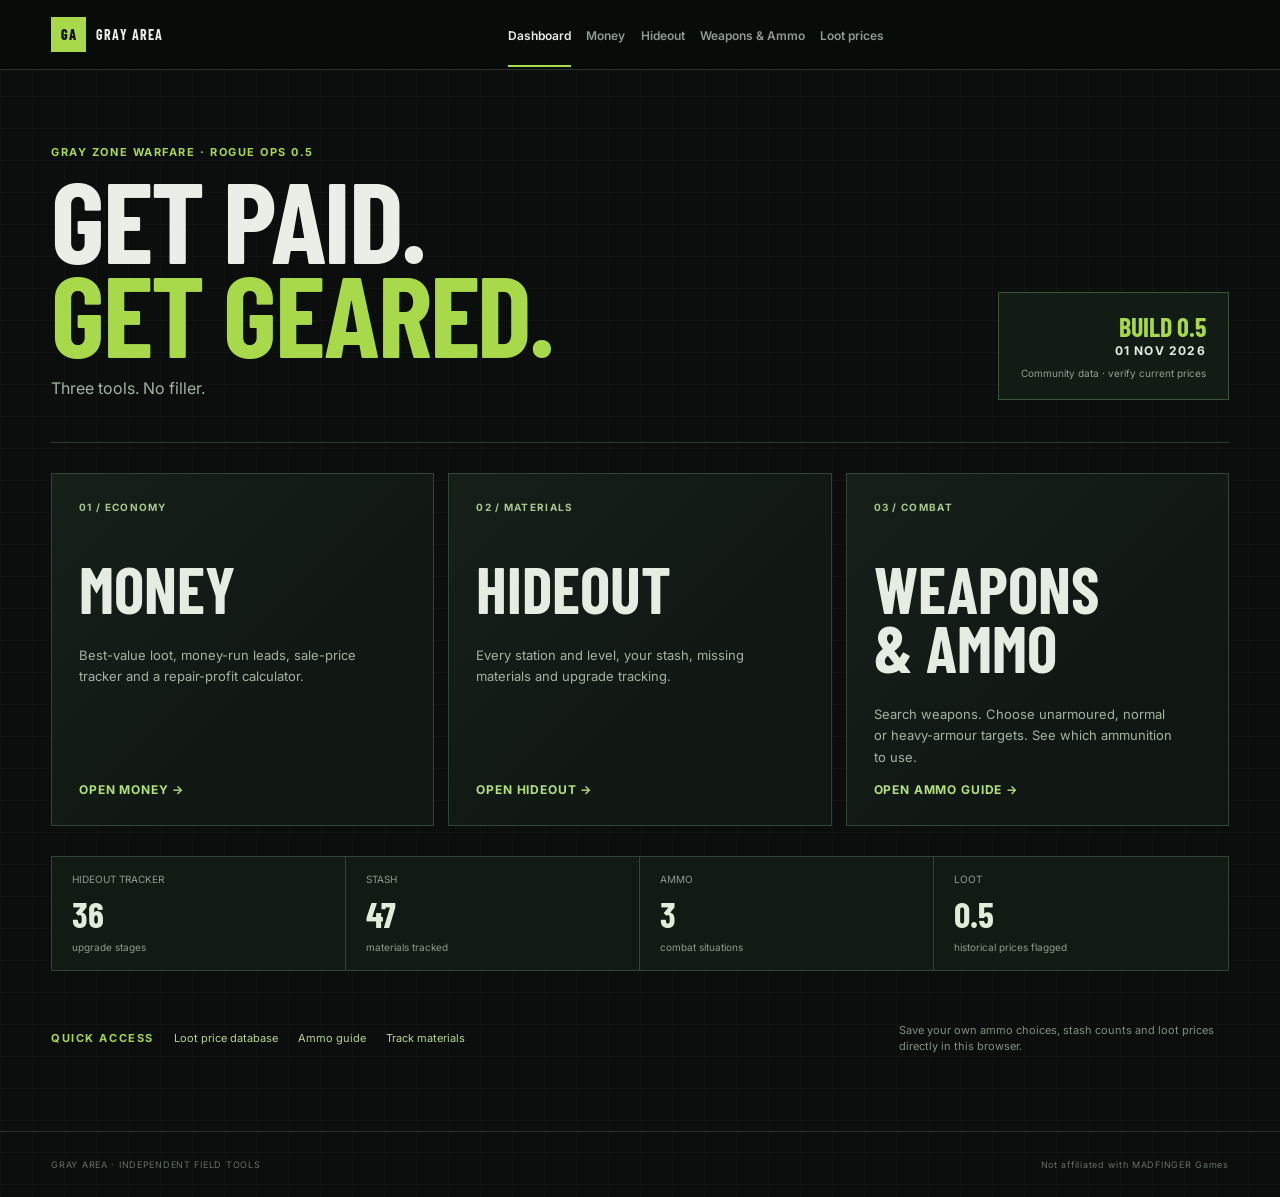
==== commit 40630f89: "Remove informational-page navigation and focus on Money Hideout Weapons Ammo" ====
--- a/index.html
+++ b/index.html
@@ -5,4 +5,4 @@
 <a class="utility-tool" href="hideout.html"><span>02 / MATERIALS</span><h2>HIDEOUT</h2><p>Every station and level, your stash, missing materials and upgrade tracking.</p><b>OPEN HIDEOUT →</b></a>
 <a class="utility-tool" href="weapons.html"><span>03 / COMBAT</span><h2>WEAPONS<br>&amp; AMMO</h2><p>Search weapons. Choose unarmoured, normal or heavy-armour targets. See which ammunition to use.</p><b>OPEN AMMO GUIDE →</b></a></section>
 <section class="utility-strip"><div><small>HIDEOUT TRACKER</small><strong>36</strong><span>upgrade stages</span></div><div><small>STASH</small><strong>47</strong><span>materials tracked</span></div><div><small>AMMO</small><strong>3</strong><span>combat situations</span></div><div><small>LOOT</small><strong>0.5</strong><span>historical prices flagged</span></div></section>
-<section class="utility-bottom"><div><span class="kicker">USEFUL LINKS</span><a href="loot.html">Search the loot catalogue</a><a href="rogue-ops.html">Patch notes &amp; sources</a><a href="https://www.grayzonewarfare.com/news/rogue-ops-out-now-changelog" target="_blank" rel="noopener noreferrer">Official 0.5 changes</a></div><p>The three trackers are tools, not official game data. Your own edits are stored locally in this browser.</p></section></main><footer class="site-footer"><span>GRAY AREA · INDEPENDENT FIELD TOOLS</span><span>Not affiliated with MADFINGER Games</span></footer></body></html>+<section class="utility-bottom"><div><span class="kicker">QUICK ACCESS</span><a href="loot.html">Loot price database</a><a href="weapons.html">Ammo guide</a><a href="hideout.html">Track materials</a></div><p>Save your own ammo choices, stash counts and loot prices directly in this browser.</p></section></main><footer class="site-footer"><span>GRAY AREA · INDEPENDENT FIELD TOOLS</span><span>Not affiliated with MADFINGER Games</span></footer></body></html>
--- a/site.css
+++ b/site.css
@@ -61,3 +61,72 @@
 .quick-links a:hover{background:#24351f}
 @media(max-width:1250px){.site-header{display:flex;gap:14px}.site-header nav{overflow-x:auto;justify-content:flex-start;flex:1;scrollbar-width:thin}.site-header nav a{padding:20px 0 17px}.site-header .header-cta{display:none}.ops-grid{grid-template-columns:repeat(2,minmax(0,1fr))}.ops-roadmap{grid-template-columns:repeat(2,minmax(0,1fr))}}
 @media(max-width:700px){.site-header{align-items:center}.site-header nav{min-width:0}.ops-grid,.ops-roadmap,.ops-compare{grid-template-columns:1fr}.ops-patches>div{grid-template-columns:1fr;gap:5px}.site-main .ops-banner{align-items:flex-start;flex-direction:column}.ops-hero h1{font-size:68px}.ops-card{min-height:auto}.ref-table{display:block;overflow-x:auto}}
+
+
+/* Practical tool-first site */
+.utility-home{padding-top:0}
+.utility-hero{min-height:290px;padding:64px 0 42px;display:flex;justify-content:space-between;align-items:end;gap:20px;border-bottom:1px solid #2a3a2c}
+.utility-hero h1{font:700 clamp(67px,9vw,125px)/.82 'Barlow Condensed',sans-serif;letter-spacing:-.02em;margin:12px 0;text-transform:uppercase}
+.utility-hero h1 em{font-style:normal;color:#a7d94a}
+.utility-hero p:not(.kicker){font-size:16px;color:#a6b3a4;margin-bottom:0}
+.utility-hero-tag{text-align:right;padding:18px 22px;background:#121b14;border:1px solid #39543a}
+.utility-hero-tag b,.utility-hero-tag span,.utility-hero-tag small{display:block}
+.utility-hero-tag b{font:700 26px 'Barlow Condensed',sans-serif;color:#a7d94a}
+.utility-hero-tag span{color:#e4eee0;font-weight:700;font-size:12px;letter-spacing:.1em}
+.utility-hero-tag small{font-size:10px;color:#91a18f;margin-top:6px}
+.utility-tools{display:grid;grid-template-columns:repeat(3,minmax(0,1fr));gap:14px;padding:30px 0}
+.utility-tool{display:flex;flex-direction:column;min-height:325px;padding:26px 27px;text-decoration:none;color:#e5ece2;border:1px solid #314435;background:linear-gradient(135deg,#152019,#101612 76%);transition:background .16s,border-color .16s,transform .16s}
+.utility-tool:hover{transform:translateY(-2px);border-color:#a7d94a;background:#1c2b1e}
+.utility-tool>span{font-size:10px;color:#abc88f;letter-spacing:.13em;font-weight:700}
+.utility-tool h2{font:700 clamp(42px,5vw,72px)/.92 'Barlow Condensed',sans-serif;margin:45px 0 13px}
+.utility-tool p{color:#a3b3a1;font-size:13px;line-height:1.65;max-width:300px}
+.utility-tool>b{margin-top:auto;color:#b3e17c;font-size:12px;letter-spacing:.07em}
+.utility-strip{display:grid;grid-template-columns:repeat(4,1fr);border:1px solid #304534;background:#121a14}
+.utility-strip>div{padding:15px 20px;border-right:1px solid #304534}
+.utility-strip>div:last-child{border:0}
+.utility-strip small,.utility-strip span{display:block;font-size:10px;color:#8c9d8b}
+.utility-strip strong{display:block;font:700 36px 'Barlow Condensed',sans-serif;color:#e0edda;margin:5px 0}
+.utility-bottom{display:flex;justify-content:space-between;gap:30px;padding:40px 0 65px}
+.utility-bottom>div{display:flex;align-items:center;gap:20px;flex-wrap:wrap}
+.utility-bottom a{color:#b5d68e;font-size:11px;text-decoration:none}
+.utility-bottom p{max-width:330px;color:#819180;font-size:11px}
+.tool-header{padding:55px 0 28px;border-bottom:1px solid #2b392d}
+.tool-header h1{font:700 clamp(60px,7vw,100px)/.84 'Barlow Condensed',sans-serif;text-transform:uppercase;margin:9px 0}
+.tool-header h1 em{color:#a7d94a;font-style:normal}
+.tool-header p:last-child{color:#91a18e;font-size:13px;line-height:1.6}
+.tool-tabs{display:flex;flex-wrap:wrap;gap:9px;margin:22px 0}
+.tool-chip{border:1px solid #425842;background:#101811;padding:10px 14px;color:#becfbb;font-size:11px;cursor:pointer;font-weight:700}
+.tool-chip.active{background:#a7d94a;color:#10160e;border-color:#a7d94a}
+.tool-section{margin:28px 0 50px}
+.tool-section>h2{font:700 37px 'Barlow Condensed',sans-serif;margin:0 0 15px;text-transform:uppercase}
+.tool-note{color:#9fb19e;font-size:11px;line-height:1.65}
+.tool-table-scroll{overflow-x:auto;border:1px solid #304332}
+.tool-table{width:100%;border-collapse:collapse;background:#101711;color:#dce6db;font-size:12px}
+.tool-table th{text-align:left;background:#192319;color:#95ac91;font-size:10px;text-transform:uppercase;letter-spacing:.09em;padding:13px 14px}
+.tool-table td{border-top:1px solid #263729;padding:12px 14px;vertical-align:middle}
+.tool-table tbody tr:hover{background:#1a281b}
+.tool-table b{color:#e8f0e4}
+.tool-table small{display:block;color:#8c9c8b;font-size:10px;margin-top:3px}
+.tool-table a{color:#b8e17b}
+.tool-input,.tool-select{padding:11px 12px;border:1px solid #3d553e;background:#0c130e;color:#e8f0e4;font:500 12px Inter,system-ui,sans-serif;min-width:0}
+.tool-input:focus,.tool-select:focus{outline:1px solid #a7d94a}
+.tool-action{border:1px solid #587f43;background:#233421;color:#c2e6a4;padding:9px 12px;cursor:pointer;font-size:11px;font-weight:700}
+.tool-action:hover{background:#a7d94a;color:#0d170a}
+.tool-controls{display:flex;flex-wrap:wrap;gap:10px;margin:17px 0}
+.tool-controls .tool-input{flex:1;min-width:190px}
+.tool-metric-grid{display:grid;grid-template-columns:repeat(3,1fr);gap:12px;margin:20px 0}
+.tool-metric{background:#132016;border:1px solid #334936;padding:17px 21px}
+.tool-metric small{color:#95a994;font-size:10px;letter-spacing:.06em}
+.tool-metric strong{display:block;color:#b8df87;font:700 35px 'Barlow Condensed',sans-serif;margin-top:4px}
+.tool-source{color:#9baf99;font-size:10px;line-height:1.6}
+.tool-source a{color:#b5d887}
+.tool-flag{display:inline-block;border:1px solid #816743;color:#e3bb75;padding:3px 7px;font-size:9px;white-space:nowrap}
+.tool-ok{color:#b5e285}
+.tool-warn{color:#e5b77c}
+.tool-card-grid{display:grid;grid-template-columns:repeat(2,minmax(0,1fr));gap:12px}
+.tool-card{padding:21px;border:1px solid #304332;background:#111b13}
+.tool-card h3{font:700 26px 'Barlow Condensed',sans-serif;margin:4px 0 8px}
+.tool-card p{font-size:12px;color:#a5b5a3;line-height:1.6}
+.tool-card small{font-size:10px;color:#9cba8d}
+@media(max-width:900px){.utility-tools{grid-template-columns:1fr}.utility-tool{min-height:215px}.utility-tool h2{margin-top:23px}.utility-hero{align-items:start}.tool-card-grid{grid-template-columns:1fr}.tool-metric-grid{grid-template-columns:1fr 1fr}}
+@media(max-width:600px){.utility-hero{padding:45px 0 35px}.utility-hero-tag{display:none}.utility-strip{grid-template-columns:repeat(2,1fr)}.utility-bottom{display:block}.tool-metric-grid{grid-template-columns:1fr}.tool-header{padding-top:35px}.tool-table{font-size:11px}.tool-table th,.tool-table td{padding:10px 8px}}
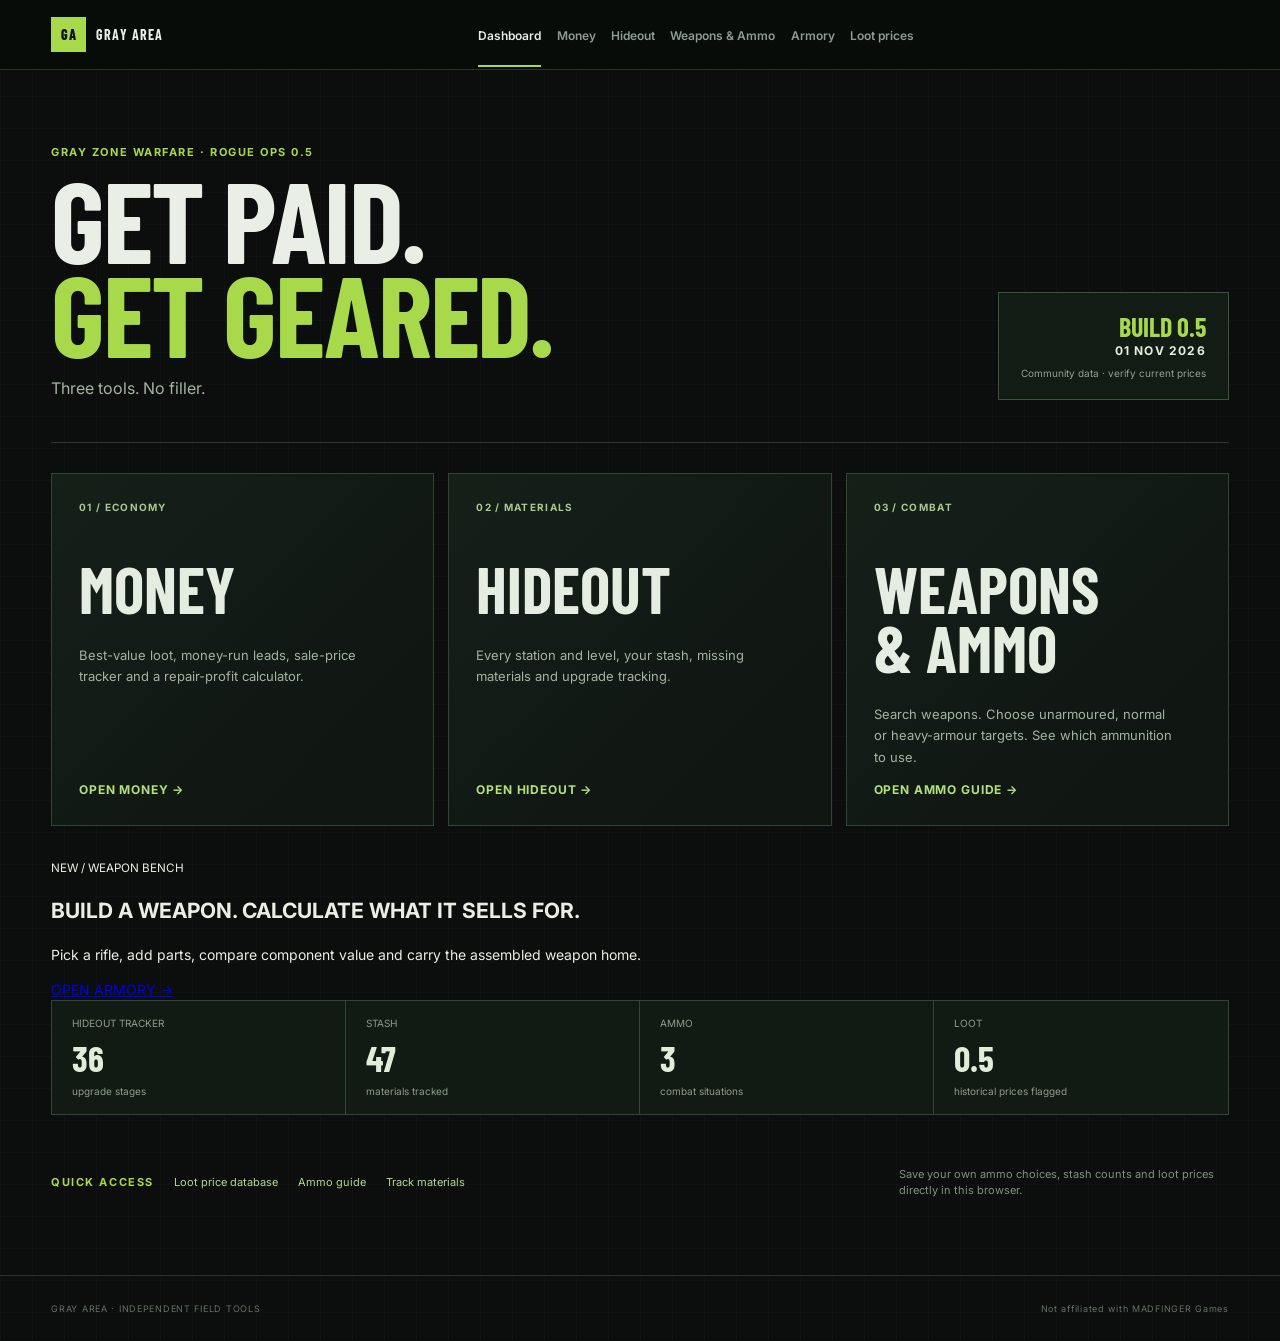
==== commit d2d6a2fa: "Integrate Armory tool into Gray Area navigation and weapon resale workflows" ====
--- a/index.html
+++ b/index.html
@@ -1,8 +1,8 @@
-<!doctype html><html lang="en"><head><meta charset="utf-8"><meta name="viewport" content="width=device-width,initial-scale=1"><meta name="description" content="Gray Area 0.5: money and loot, Hideout station upgrades, and best ammo for every Gray Zone Warfare weapon."><title>Gray Area — Money, Hideout &amp; Ammo</title><link href="https://fonts.googleapis.com/css2?family=Barlow+Condensed:wght@500;600;700&family=Inter:wght@400;500;600&display=swap" rel="stylesheet"><link rel="stylesheet" href="styles.css"><link rel="stylesheet" href="site.css"></head><body><header class="site-header"><a class="site-brand" href="index.html"><span>GA</span><b>GRAY AREA</b></a><nav aria-label="Main navigation"><a href="index.html" class="active">Dashboard</a><a href="money.html">Money</a><a href="hideout.html">Hideout</a><a href="weapons.html">Weapons &amp; Ammo</a><a href="loot.html">Loot prices</a></nav></header>
+<!doctype html><html lang="en"><head><meta charset="utf-8"><meta name="viewport" content="width=device-width,initial-scale=1"><meta name="description" content="Gray Area 0.5: money and loot, Hideout station upgrades, and best ammo for every Gray Zone Warfare weapon."><title>Gray Area — Money, Hideout &amp; Ammo</title><link href="https://fonts.googleapis.com/css2?family=Barlow+Condensed:wght@500;600;700&family=Inter:wght@400;500;600&display=swap" rel="stylesheet"><link rel="stylesheet" href="styles.css"><link rel="stylesheet" href="site.css"></head><body><header class="site-header"><a class="site-brand" href="index.html"><span>GA</span><b>GRAY AREA</b></a><nav aria-label="Main navigation"><a href="index.html" class="active">Dashboard</a><a href="money.html">Money</a><a href="hideout.html">Hideout</a><a href="weapons.html">Weapons &amp; Ammo</a><a href="armory.html">Armory</a><a href="loot.html">Loot prices</a></nav></header>
 <main class="site-main utility-home"><section class="utility-hero"><div><p class="kicker">GRAY ZONE WARFARE · ROGUE OPS 0.5</p><h1>GET PAID.<br><em>GET GEARED.</em></h1><p>Three tools. No filler.</p></div><div class="utility-hero-tag"><b>BUILD 0.5</b><span>01 NOV 2026</span><small>Community data · verify current prices</small></div></section>
 <section class="utility-tools">
 <a class="utility-tool" href="money.html"><span>01 / ECONOMY</span><h2>MONEY</h2><p>Best-value loot, money-run leads, sale-price tracker and a repair-profit calculator.</p><b>OPEN MONEY →</b></a>
 <a class="utility-tool" href="hideout.html"><span>02 / MATERIALS</span><h2>HIDEOUT</h2><p>Every station and level, your stash, missing materials and upgrade tracking.</p><b>OPEN HIDEOUT →</b></a>
 <a class="utility-tool" href="weapons.html"><span>03 / COMBAT</span><h2>WEAPONS<br>&amp; AMMO</h2><p>Search weapons. Choose unarmoured, normal or heavy-armour targets. See which ammunition to use.</p><b>OPEN AMMO GUIDE →</b></a></section>
-<section class="utility-strip"><div><small>HIDEOUT TRACKER</small><strong>36</strong><span>upgrade stages</span></div><div><small>STASH</small><strong>47</strong><span>materials tracked</span></div><div><small>AMMO</small><strong>3</strong><span>combat situations</span></div><div><small>LOOT</small><strong>0.5</strong><span>historical prices flagged</span></div></section>
+<section class="utility-armory"><div><small>NEW / WEAPON BENCH</small><h2>BUILD A WEAPON. CALCULATE WHAT IT SELLS FOR.</h2><p>Pick a rifle, add parts, compare component value and carry the assembled weapon home.</p></div><a href="armory.html">OPEN ARMORY →</a></section><section class="utility-strip"><div><small>HIDEOUT TRACKER</small><strong>36</strong><span>upgrade stages</span></div><div><small>STASH</small><strong>47</strong><span>materials tracked</span></div><div><small>AMMO</small><strong>3</strong><span>combat situations</span></div><div><small>LOOT</small><strong>0.5</strong><span>historical prices flagged</span></div></section>
 <section class="utility-bottom"><div><span class="kicker">QUICK ACCESS</span><a href="loot.html">Loot price database</a><a href="weapons.html">Ammo guide</a><a href="hideout.html">Track materials</a></div><p>Save your own ammo choices, stash counts and loot prices directly in this browser.</p></section></main><footer class="site-footer"><span>GRAY AREA · INDEPENDENT FIELD TOOLS</span><span>Not affiliated with MADFINGER Games</span></footer></body></html>
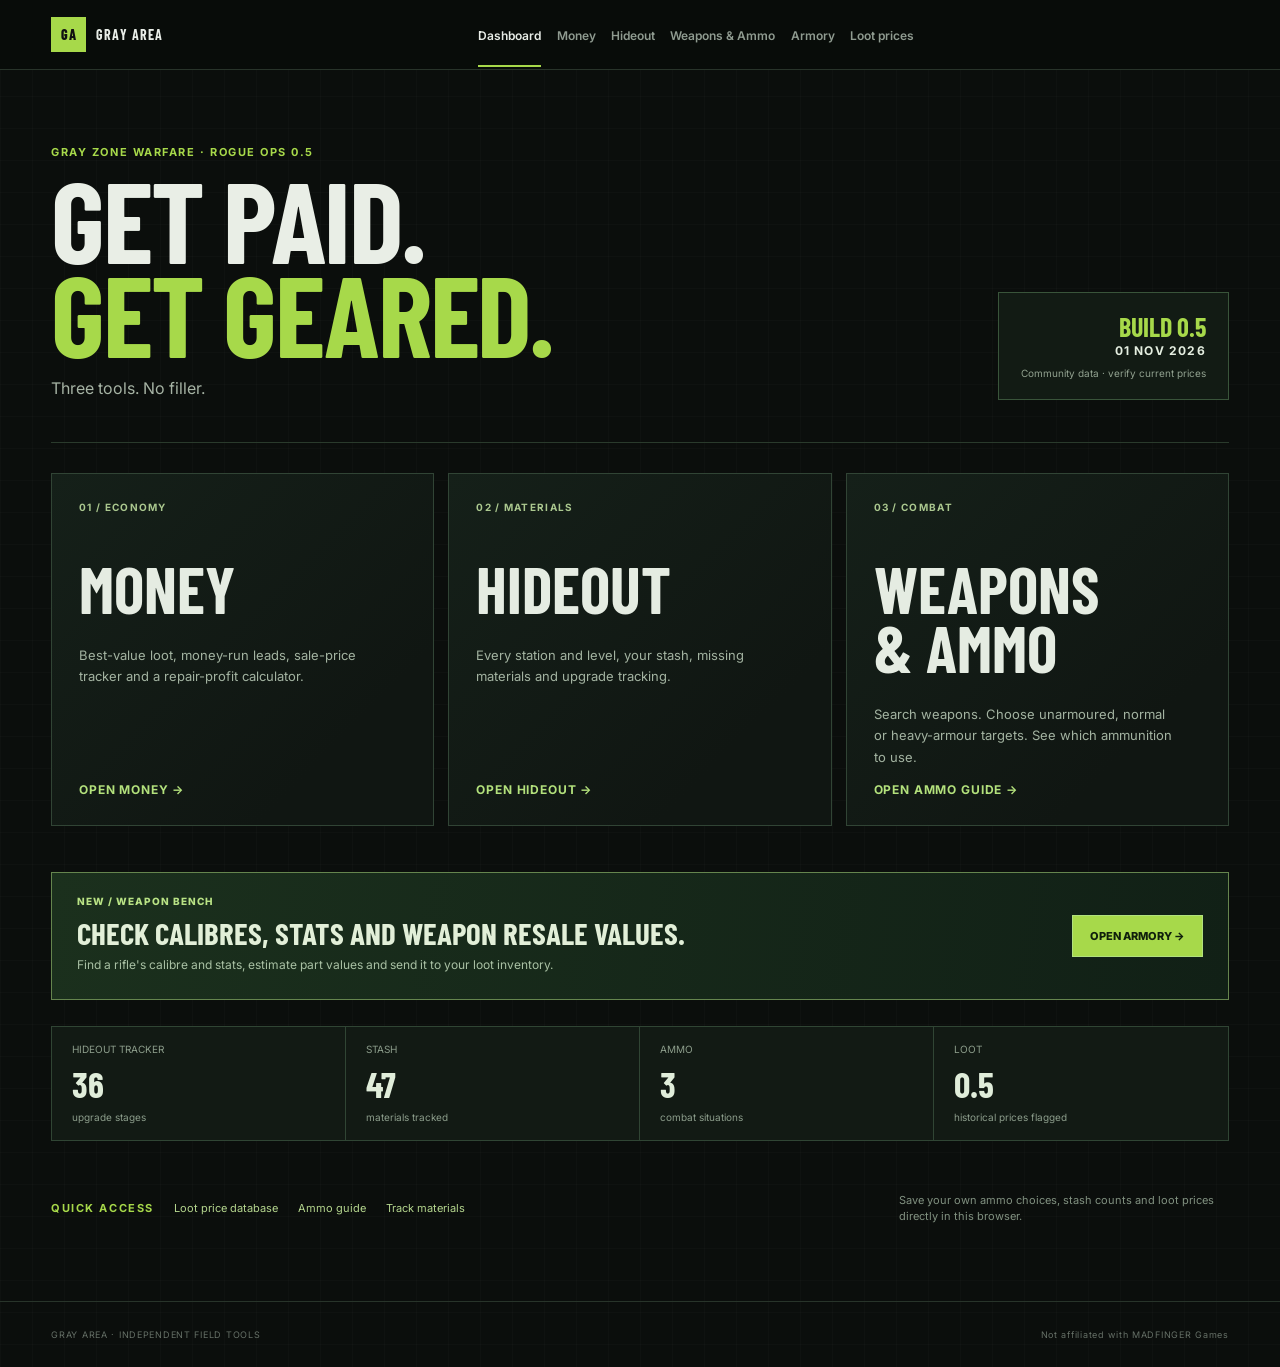
==== commit ef3a2636: "Refocus Gray Area around weapon intel and remove outdated 3D claims" ====
--- a/index.html
+++ b/index.html
@@ -4,5 +4,5 @@
 <a class="utility-tool" href="money.html"><span>01 / ECONOMY</span><h2>MONEY</h2><p>Best-value loot, money-run leads, sale-price tracker and a repair-profit calculator.</p><b>OPEN MONEY →</b></a>
 <a class="utility-tool" href="hideout.html"><span>02 / MATERIALS</span><h2>HIDEOUT</h2><p>Every station and level, your stash, missing materials and upgrade tracking.</p><b>OPEN HIDEOUT →</b></a>
 <a class="utility-tool" href="weapons.html"><span>03 / COMBAT</span><h2>WEAPONS<br>&amp; AMMO</h2><p>Search weapons. Choose unarmoured, normal or heavy-armour targets. See which ammunition to use.</p><b>OPEN AMMO GUIDE →</b></a></section>
-<section class="utility-armory"><div><small>NEW / WEAPON BENCH</small><h2>BUILD A WEAPON. CALCULATE WHAT IT SELLS FOR.</h2><p>Pick a rifle, add parts, compare component value and carry the assembled weapon home.</p></div><a href="armory.html">OPEN ARMORY →</a></section><section class="utility-strip"><div><small>HIDEOUT TRACKER</small><strong>36</strong><span>upgrade stages</span></div><div><small>STASH</small><strong>47</strong><span>materials tracked</span></div><div><small>AMMO</small><strong>3</strong><span>combat situations</span></div><div><small>LOOT</small><strong>0.5</strong><span>historical prices flagged</span></div></section>
+<section class="utility-armory"><div><small>NEW / WEAPON BENCH</small><h2>CHECK CALIBRES, STATS AND WEAPON RESALE VALUES.</h2><p>Find a rifle's calibre and stats, estimate part values and send it to your loot inventory.</p></div><a href="armory.html">OPEN ARMORY →</a></section><section class="utility-strip"><div><small>HIDEOUT TRACKER</small><strong>36</strong><span>upgrade stages</span></div><div><small>STASH</small><strong>47</strong><span>materials tracked</span></div><div><small>AMMO</small><strong>3</strong><span>combat situations</span></div><div><small>LOOT</small><strong>0.5</strong><span>historical prices flagged</span></div></section>
 <section class="utility-bottom"><div><span class="kicker">QUICK ACCESS</span><a href="loot.html">Loot price database</a><a href="weapons.html">Ammo guide</a><a href="hideout.html">Track materials</a></div><p>Save your own ammo choices, stash counts and loot prices directly in this browser.</p></section></main><footer class="site-footer"><span>GRAY AREA · INDEPENDENT FIELD TOOLS</span><span>Not affiliated with MADFINGER Games</span></footer></body></html>
--- a/site.css
+++ b/site.css
@@ -130,3 +130,13 @@
 .tool-card small{font-size:10px;color:#9cba8d}
 @media(max-width:900px){.utility-tools{grid-template-columns:1fr}.utility-tool{min-height:215px}.utility-tool h2{margin-top:23px}.utility-hero{align-items:start}.tool-card-grid{grid-template-columns:1fr}.tool-metric-grid{grid-template-columns:1fr 1fr}}
 @media(max-width:600px){.utility-hero{padding:45px 0 35px}.utility-hero-tag{display:none}.utility-strip{grid-template-columns:repeat(2,1fr)}.utility-bottom{display:block}.tool-metric-grid{grid-template-columns:1fr}.tool-header{padding-top:35px}.tool-table{font-size:11px}.tool-table th,.tool-table td{padding:10px 8px}}
+
+/* Tool-first paths: Armory, weapon hauling and weapon value links */
+.utility-armory,.armory-teaser,.money-armory-callout{display:flex;align-items:center;justify-content:space-between;gap:25px;background:linear-gradient(100deg,#1b301d,#112016);border:1px solid #65854e;padding:21px 25px;margin:16px 0 26px}
+.utility-armory small,.armory-teaser small,.money-armory-callout small{display:block;color:#b9e385;font-size:10px;font-weight:800;letter-spacing:.1em}
+.utility-armory h2,.money-armory-callout h2{font:700 31px 'Barlow Condensed',sans-serif;color:#e2efd8;margin:5px 0}
+.utility-armory p,.money-armory-callout p,.armory-teaser span{display:block;color:#a9c1a4;font-size:12px;line-height:1.5;margin:4px 0}
+.utility-armory a,.armory-teaser a,.money-armory-callout a{padding:12px 17px;border:1px solid #b1e17d;background:#a7d94a;color:#10200c;text-decoration:none;font-weight:800;font-size:11px;white-space:nowrap}
+.armory-teaser strong{display:block;color:#e2efd8;font:700 29px 'Barlow Condensed',sans-serif;margin:5px 0}
+.money-armory-callout{margin:0 0 24px}
+@media(max-width:640px){.utility-armory,.armory-teaser,.money-armory-callout{flex-direction:column;align-items:flex-start}.utility-armory a,.armory-teaser a,.money-armory-callout a{width:100%;text-align:center}}
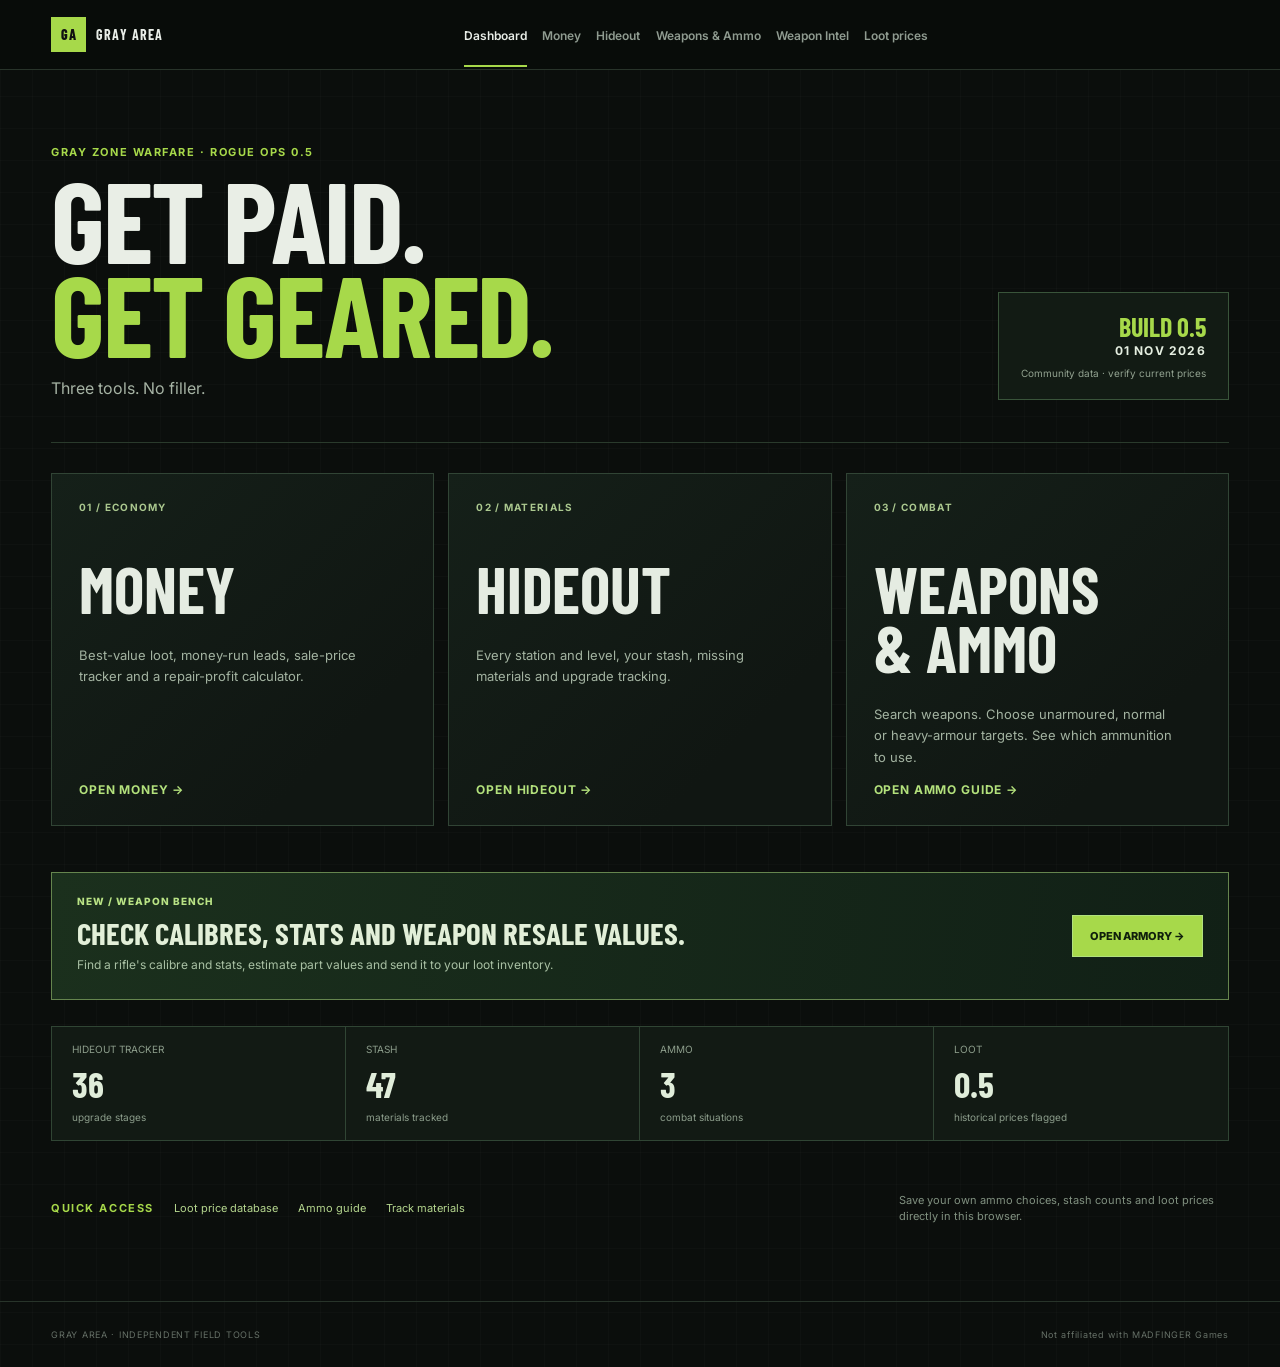
==== commit 41826da8: "Rename Armory nav link to Weapon Intel after removing 3D" ====
--- a/index.html
+++ b/index.html
@@ -1,4 +1,4 @@
-<!doctype html><html lang="en"><head><meta charset="utf-8"><meta name="viewport" content="width=device-width,initial-scale=1"><meta name="description" content="Gray Area 0.5: money and loot, Hideout station upgrades, and best ammo for every Gray Zone Warfare weapon."><title>Gray Area — Money, Hideout &amp; Ammo</title><link href="https://fonts.googleapis.com/css2?family=Barlow+Condensed:wght@500;600;700&family=Inter:wght@400;500;600&display=swap" rel="stylesheet"><link rel="stylesheet" href="styles.css"><link rel="stylesheet" href="site.css"></head><body><header class="site-header"><a class="site-brand" href="index.html"><span>GA</span><b>GRAY AREA</b></a><nav aria-label="Main navigation"><a href="index.html" class="active">Dashboard</a><a href="money.html">Money</a><a href="hideout.html">Hideout</a><a href="weapons.html">Weapons &amp; Ammo</a><a href="armory.html">Armory</a><a href="loot.html">Loot prices</a></nav></header>
+<!doctype html><html lang="en"><head><meta charset="utf-8"><meta name="viewport" content="width=device-width,initial-scale=1"><meta name="description" content="Gray Area 0.5: money and loot, Hideout station upgrades, and best ammo for every Gray Zone Warfare weapon."><title>Gray Area — Money, Hideout &amp; Ammo</title><link href="https://fonts.googleapis.com/css2?family=Barlow+Condensed:wght@500;600;700&family=Inter:wght@400;500;600&display=swap" rel="stylesheet"><link rel="stylesheet" href="styles.css"><link rel="stylesheet" href="site.css"></head><body><header class="site-header"><a class="site-brand" href="index.html"><span>GA</span><b>GRAY AREA</b></a><nav aria-label="Main navigation"><a href="index.html" class="active">Dashboard</a><a href="money.html">Money</a><a href="hideout.html">Hideout</a><a href="weapons.html">Weapons &amp; Ammo</a><a href="armory.html">Weapon Intel</a><a href="loot.html">Loot prices</a></nav></header>
 <main class="site-main utility-home"><section class="utility-hero"><div><p class="kicker">GRAY ZONE WARFARE · ROGUE OPS 0.5</p><h1>GET PAID.<br><em>GET GEARED.</em></h1><p>Three tools. No filler.</p></div><div class="utility-hero-tag"><b>BUILD 0.5</b><span>01 NOV 2026</span><small>Community data · verify current prices</small></div></section>
 <section class="utility-tools">
 <a class="utility-tool" href="money.html"><span>01 / ECONOMY</span><h2>MONEY</h2><p>Best-value loot, money-run leads, sale-price tracker and a repair-profit calculator.</p><b>OPEN MONEY →</b></a>
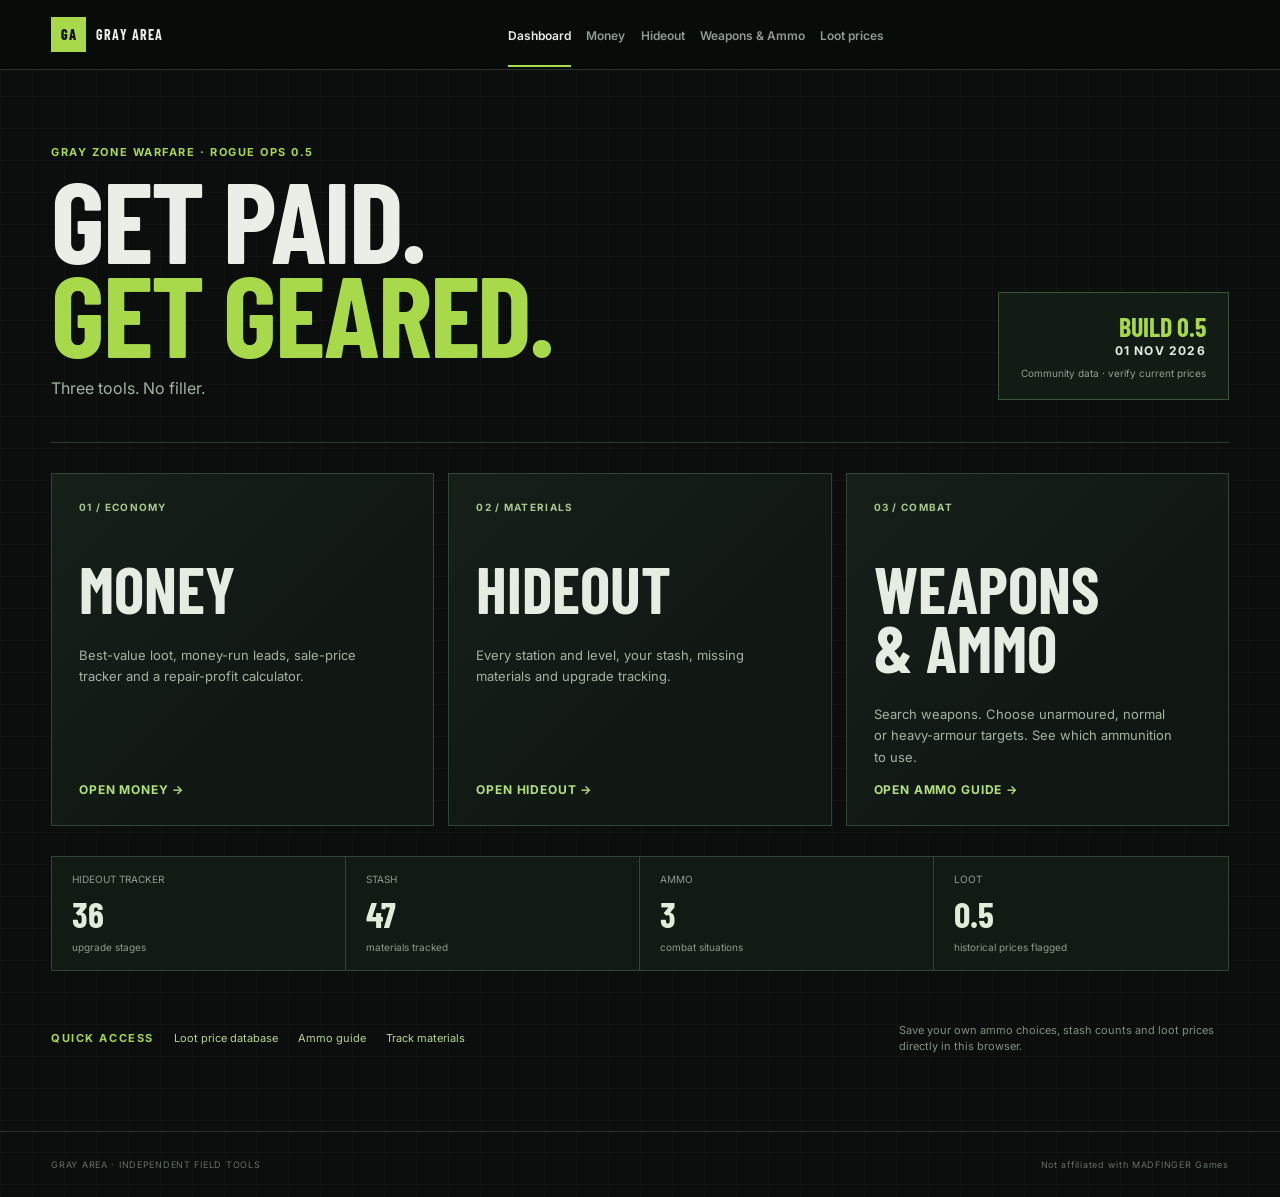
==== commit 2b90e366: "Remove unused Armory page references and leave only practical game tools" ====
--- a/index.html
+++ b/index.html
@@ -1,8 +1,8 @@
-<!doctype html><html lang="en"><head><meta charset="utf-8"><meta name="viewport" content="width=device-width,initial-scale=1"><meta name="description" content="Gray Area 0.5: money and loot, Hideout station upgrades, and best ammo for every Gray Zone Warfare weapon."><title>Gray Area — Money, Hideout &amp; Ammo</title><link href="https://fonts.googleapis.com/css2?family=Barlow+Condensed:wght@500;600;700&family=Inter:wght@400;500;600&display=swap" rel="stylesheet"><link rel="stylesheet" href="styles.css"><link rel="stylesheet" href="site.css"></head><body><header class="site-header"><a class="site-brand" href="index.html"><span>GA</span><b>GRAY AREA</b></a><nav aria-label="Main navigation"><a href="index.html" class="active">Dashboard</a><a href="money.html">Money</a><a href="hideout.html">Hideout</a><a href="weapons.html">Weapons &amp; Ammo</a><a href="armory.html">Weapon Intel</a><a href="loot.html">Loot prices</a></nav></header>
+<!doctype html><html lang="en"><head><meta charset="utf-8"><meta name="viewport" content="width=device-width,initial-scale=1"><meta name="description" content="Gray Area 0.5: money and loot, Hideout station upgrades, and best ammo for every Gray Zone Warfare weapon."><title>Gray Area — Money, Hideout &amp; Ammo</title><link href="https://fonts.googleapis.com/css2?family=Barlow+Condensed:wght@500;600;700&family=Inter:wght@400;500;600&display=swap" rel="stylesheet"><link rel="stylesheet" href="styles.css"><link rel="stylesheet" href="site.css"></head><body><header class="site-header"><a class="site-brand" href="index.html"><span>GA</span><b>GRAY AREA</b></a><nav aria-label="Main navigation"><a href="index.html" class="active">Dashboard</a><a href="money.html">Money</a><a href="hideout.html">Hideout</a><a href="weapons.html">Weapons &amp; Ammo</a><a href="loot.html">Loot prices</a></nav></header>
 <main class="site-main utility-home"><section class="utility-hero"><div><p class="kicker">GRAY ZONE WARFARE · ROGUE OPS 0.5</p><h1>GET PAID.<br><em>GET GEARED.</em></h1><p>Three tools. No filler.</p></div><div class="utility-hero-tag"><b>BUILD 0.5</b><span>01 NOV 2026</span><small>Community data · verify current prices</small></div></section>
 <section class="utility-tools">
 <a class="utility-tool" href="money.html"><span>01 / ECONOMY</span><h2>MONEY</h2><p>Best-value loot, money-run leads, sale-price tracker and a repair-profit calculator.</p><b>OPEN MONEY →</b></a>
 <a class="utility-tool" href="hideout.html"><span>02 / MATERIALS</span><h2>HIDEOUT</h2><p>Every station and level, your stash, missing materials and upgrade tracking.</p><b>OPEN HIDEOUT →</b></a>
 <a class="utility-tool" href="weapons.html"><span>03 / COMBAT</span><h2>WEAPONS<br>&amp; AMMO</h2><p>Search weapons. Choose unarmoured, normal or heavy-armour targets. See which ammunition to use.</p><b>OPEN AMMO GUIDE →</b></a></section>
-<section class="utility-armory"><div><small>NEW / WEAPON BENCH</small><h2>CHECK CALIBRES, STATS AND WEAPON RESALE VALUES.</h2><p>Find a rifle's calibre and stats, estimate part values and send it to your loot inventory.</p></div><a href="armory.html">OPEN ARMORY →</a></section><section class="utility-strip"><div><small>HIDEOUT TRACKER</small><strong>36</strong><span>upgrade stages</span></div><div><small>STASH</small><strong>47</strong><span>materials tracked</span></div><div><small>AMMO</small><strong>3</strong><span>combat situations</span></div><div><small>LOOT</small><strong>0.5</strong><span>historical prices flagged</span></div></section>
+<section class="utility-strip"><div><small>HIDEOUT TRACKER</small><strong>36</strong><span>upgrade stages</span></div><div><small>STASH</small><strong>47</strong><span>materials tracked</span></div><div><small>AMMO</small><strong>3</strong><span>combat situations</span></div><div><small>LOOT</small><strong>0.5</strong><span>historical prices flagged</span></div></section>
 <section class="utility-bottom"><div><span class="kicker">QUICK ACCESS</span><a href="loot.html">Loot price database</a><a href="weapons.html">Ammo guide</a><a href="hideout.html">Track materials</a></div><p>Save your own ammo choices, stash counts and loot prices directly in this browser.</p></section></main><footer class="site-footer"><span>GRAY AREA · INDEPENDENT FIELD TOOLS</span><span>Not affiliated with MADFINGER Games</span></footer></body></html>
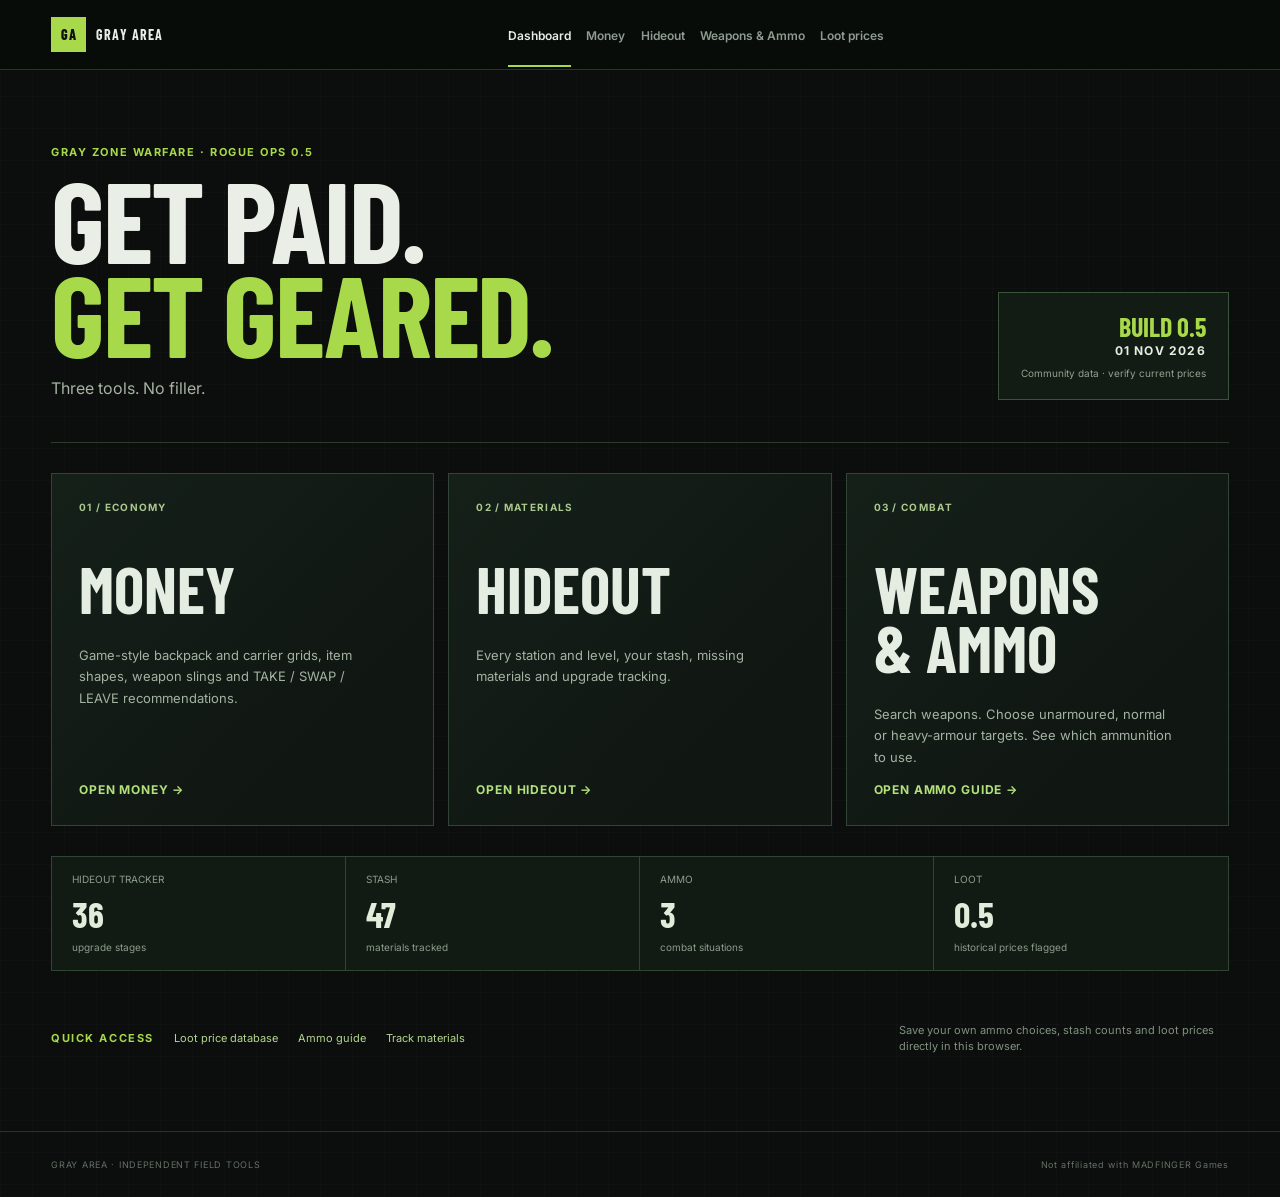
==== commit f55a5954: "Replace outdated money description with inventory-grid raid planner" ====
--- a/index.html
+++ b/index.html
@@ -1,7 +1,7 @@
 <!doctype html><html lang="en"><head><meta charset="utf-8"><meta name="viewport" content="width=device-width,initial-scale=1"><meta name="description" content="Gray Area 0.5: money and loot, Hideout station upgrades, and best ammo for every Gray Zone Warfare weapon."><title>Gray Area — Money, Hideout &amp; Ammo</title><link href="https://fonts.googleapis.com/css2?family=Barlow+Condensed:wght@500;600;700&family=Inter:wght@400;500;600&display=swap" rel="stylesheet"><link rel="stylesheet" href="styles.css"><link rel="stylesheet" href="site.css"></head><body><header class="site-header"><a class="site-brand" href="index.html"><span>GA</span><b>GRAY AREA</b></a><nav aria-label="Main navigation"><a href="index.html" class="active">Dashboard</a><a href="money.html">Money</a><a href="hideout.html">Hideout</a><a href="weapons.html">Weapons &amp; Ammo</a><a href="loot.html">Loot prices</a></nav></header>
 <main class="site-main utility-home"><section class="utility-hero"><div><p class="kicker">GRAY ZONE WARFARE · ROGUE OPS 0.5</p><h1>GET PAID.<br><em>GET GEARED.</em></h1><p>Three tools. No filler.</p></div><div class="utility-hero-tag"><b>BUILD 0.5</b><span>01 NOV 2026</span><small>Community data · verify current prices</small></div></section>
 <section class="utility-tools">
-<a class="utility-tool" href="money.html"><span>01 / ECONOMY</span><h2>MONEY</h2><p>Best-value loot, money-run leads, sale-price tracker and a repair-profit calculator.</p><b>OPEN MONEY →</b></a>
+<a class="utility-tool" href="money.html"><span>01 / ECONOMY</span><h2>MONEY</h2><p>Game-style backpack and carrier grids, item shapes, weapon slings and TAKE / SWAP / LEAVE recommendations.</p><b>OPEN MONEY →</b></a>
 <a class="utility-tool" href="hideout.html"><span>02 / MATERIALS</span><h2>HIDEOUT</h2><p>Every station and level, your stash, missing materials and upgrade tracking.</p><b>OPEN HIDEOUT →</b></a>
 <a class="utility-tool" href="weapons.html"><span>03 / COMBAT</span><h2>WEAPONS<br>&amp; AMMO</h2><p>Search weapons. Choose unarmoured, normal or heavy-armour targets. See which ammunition to use.</p><b>OPEN AMMO GUIDE →</b></a></section>
 <section class="utility-strip"><div><small>HIDEOUT TRACKER</small><strong>36</strong><span>upgrade stages</span></div><div><small>STASH</small><strong>47</strong><span>materials tracked</span></div><div><small>AMMO</small><strong>3</strong><span>combat situations</span></div><div><small>LOOT</small><strong>0.5</strong><span>historical prices flagged</span></div></section>
--- a/site.css
+++ b/site.css
@@ -130,13 +130,3 @@
 .tool-card small{font-size:10px;color:#9cba8d}
 @media(max-width:900px){.utility-tools{grid-template-columns:1fr}.utility-tool{min-height:215px}.utility-tool h2{margin-top:23px}.utility-hero{align-items:start}.tool-card-grid{grid-template-columns:1fr}.tool-metric-grid{grid-template-columns:1fr 1fr}}
 @media(max-width:600px){.utility-hero{padding:45px 0 35px}.utility-hero-tag{display:none}.utility-strip{grid-template-columns:repeat(2,1fr)}.utility-bottom{display:block}.tool-metric-grid{grid-template-columns:1fr}.tool-header{padding-top:35px}.tool-table{font-size:11px}.tool-table th,.tool-table td{padding:10px 8px}}
-
-/* Tool-first paths: Armory, weapon hauling and weapon value links */
-.utility-armory,.armory-teaser,.money-armory-callout{display:flex;align-items:center;justify-content:space-between;gap:25px;background:linear-gradient(100deg,#1b301d,#112016);border:1px solid #65854e;padding:21px 25px;margin:16px 0 26px}
-.utility-armory small,.armory-teaser small,.money-armory-callout small{display:block;color:#b9e385;font-size:10px;font-weight:800;letter-spacing:.1em}
-.utility-armory h2,.money-armory-callout h2{font:700 31px 'Barlow Condensed',sans-serif;color:#e2efd8;margin:5px 0}
-.utility-armory p,.money-armory-callout p,.armory-teaser span{display:block;color:#a9c1a4;font-size:12px;line-height:1.5;margin:4px 0}
-.utility-armory a,.armory-teaser a,.money-armory-callout a{padding:12px 17px;border:1px solid #b1e17d;background:#a7d94a;color:#10200c;text-decoration:none;font-weight:800;font-size:11px;white-space:nowrap}
-.armory-teaser strong{display:block;color:#e2efd8;font:700 29px 'Barlow Condensed',sans-serif;margin:5px 0}
-.money-armory-callout{margin:0 0 24px}
-@media(max-width:640px){.utility-armory,.armory-teaser,.money-armory-callout{flex-direction:column;align-items:flex-start}.utility-armory a,.armory-teaser a,.money-armory-callout a{width:100%;text-align:center}}
